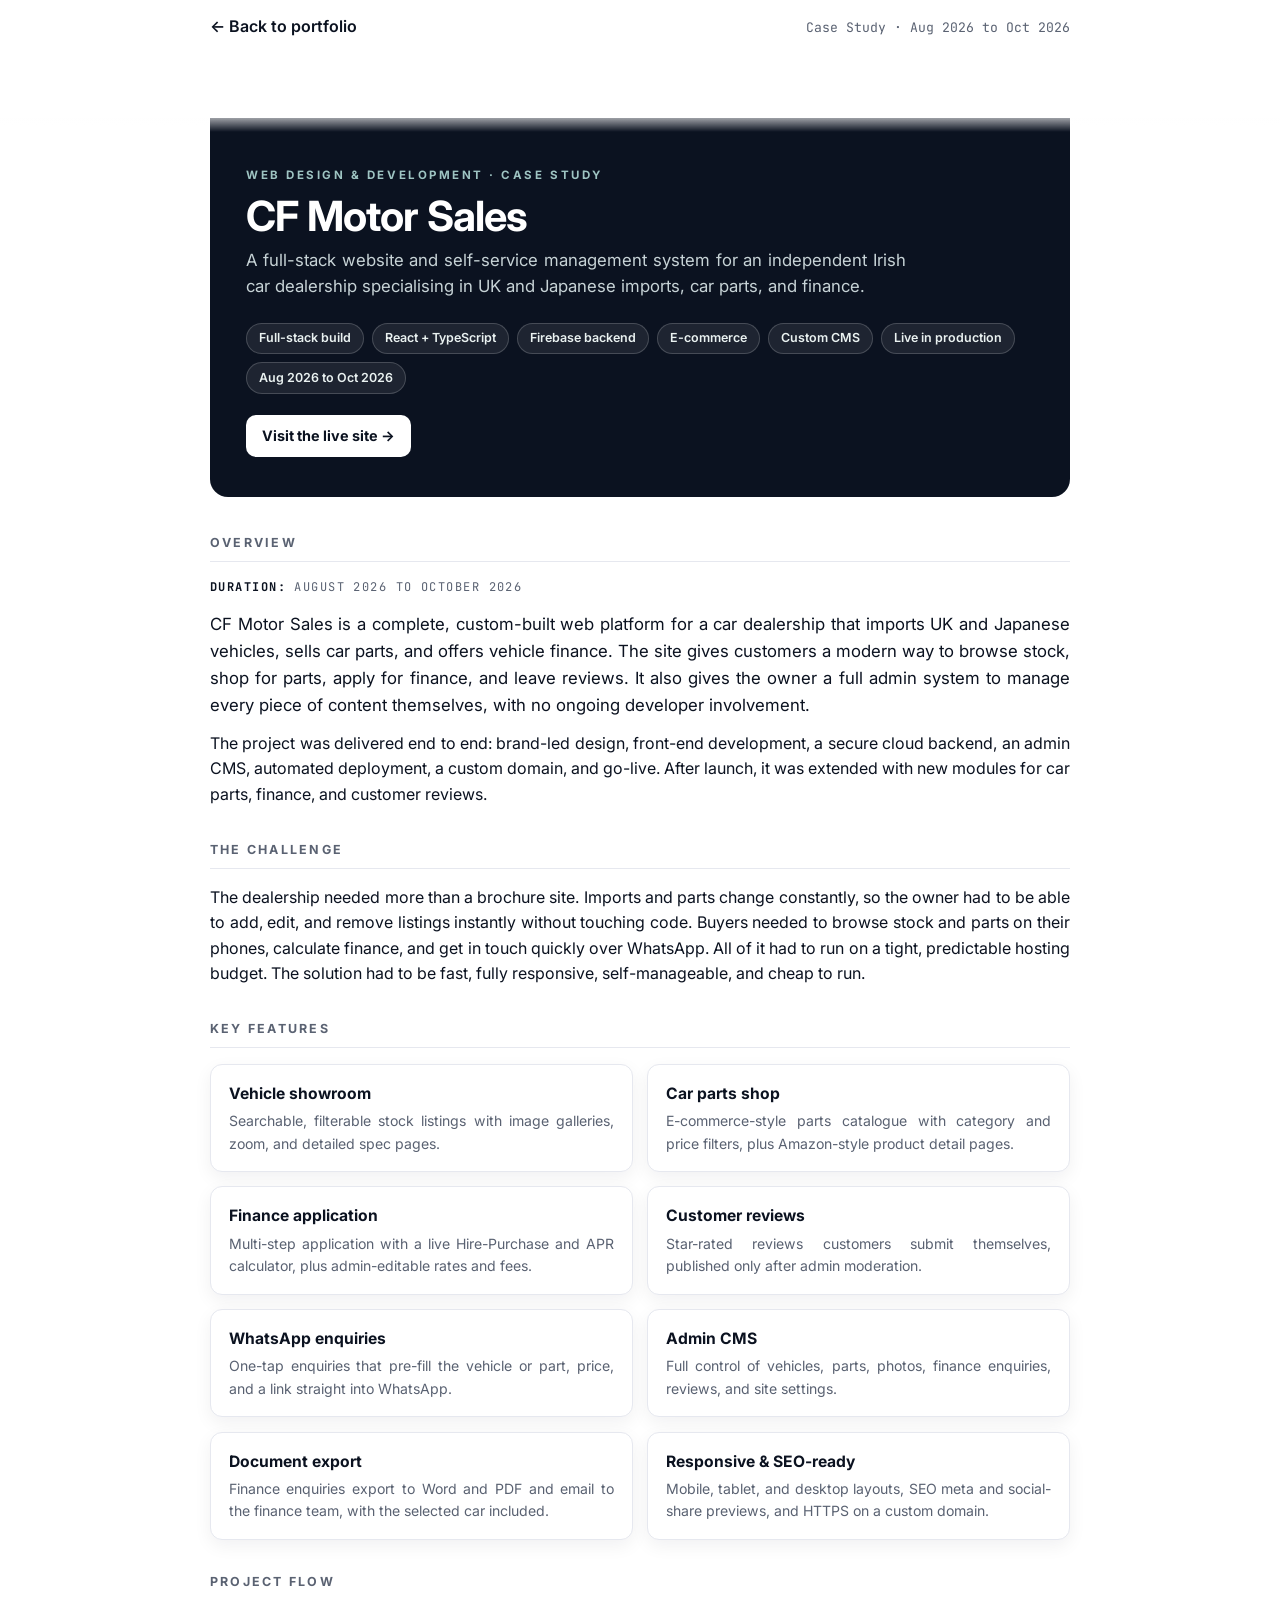
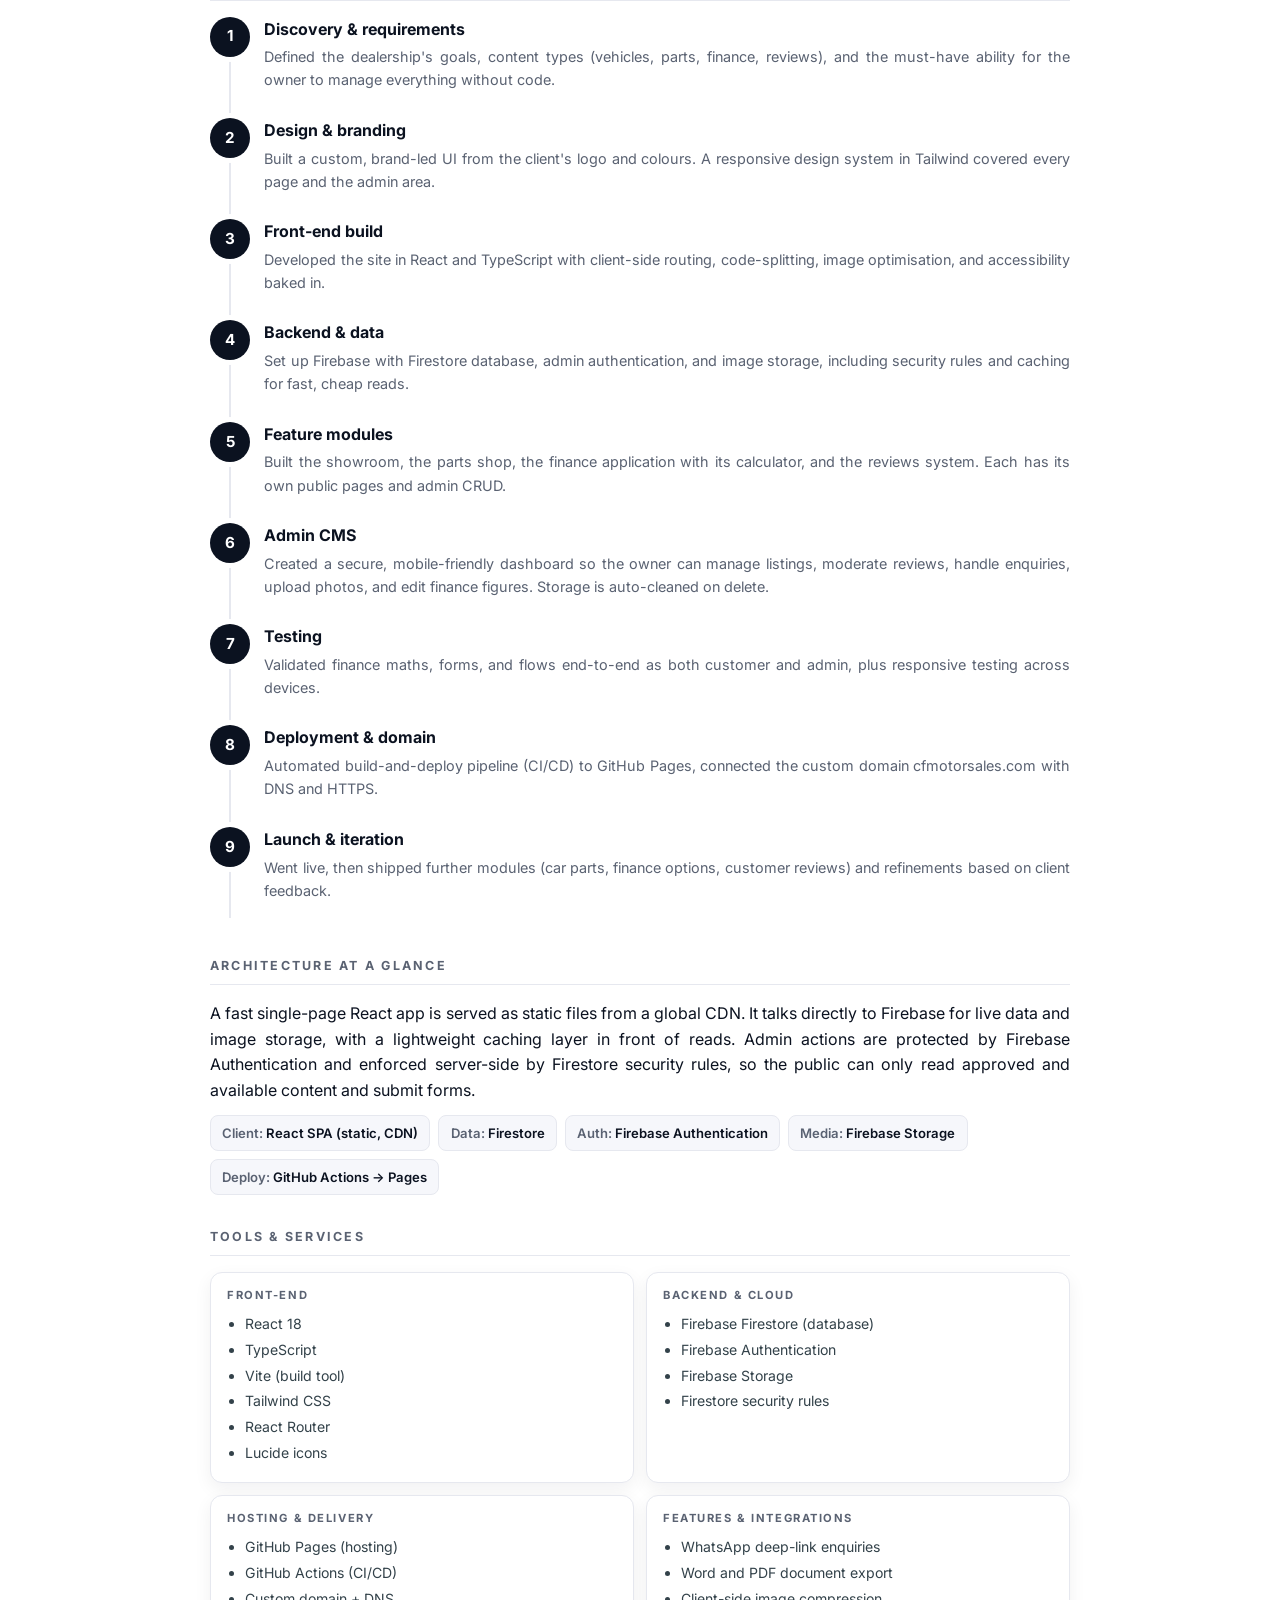
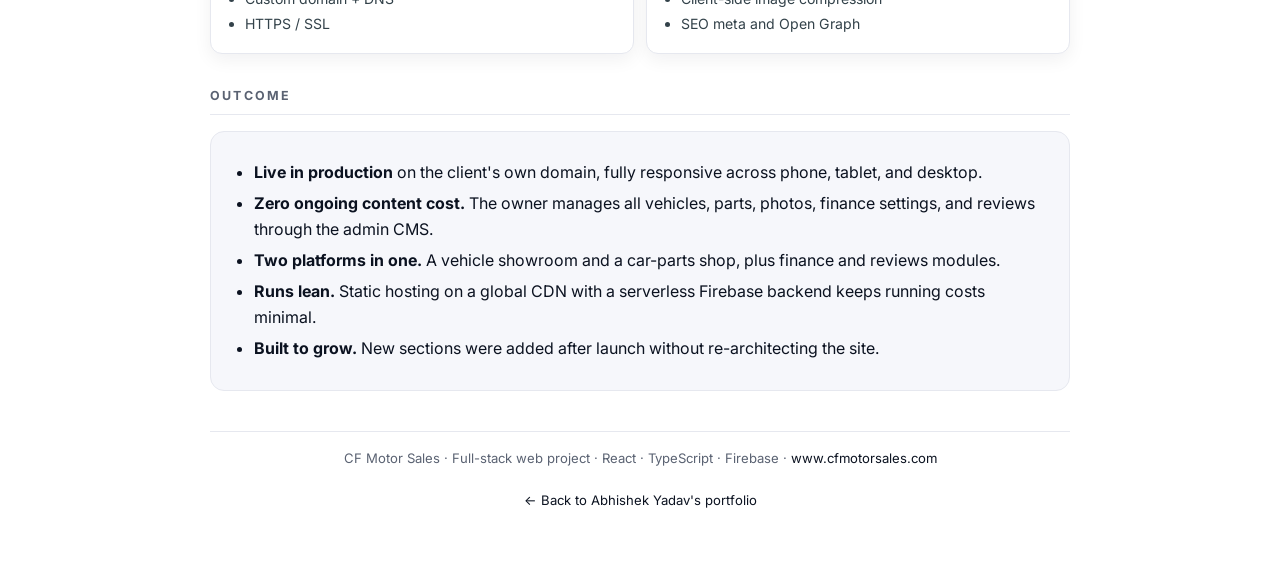
==== projects/cf-motor-sales.html @ a1b0f74c "Apply Apple Design review: bugs, craft, a11y Bugs - Fix dead reveal-on-scroll (added CSS for .in, pr" ====
<!doctype html>
<html lang="en">
<head>
  <meta charset="utf-8" />
  <meta name="viewport" content="width=device-width, initial-scale=1" />
  <title>CF Motor Sales · Case Study · Abhishek Yadav</title>
  <meta name="description" content="Full-stack website and self-service management system for an independent Irish car dealership. React, TypeScript, Firebase, GitHub Actions." />
  <meta name="theme-color" content="#ffffff" />
  <link rel="preconnect" href="https://fonts.googleapis.com">
  <link rel="preconnect" href="https://fonts.gstatic.com" crossorigin>
  <link rel="icon" href="data:image/svg+xml,%3Csvg xmlns='http://www.w3.org/2000/svg' viewBox='0 0 100 100'%3E%3Crect width='100' height='100' rx='22' fill='%230b1220'/%3E%3Ctext x='50' y='70' text-anchor='middle' font-family='-apple-system,BlinkMacSystemFont,Inter,sans-serif' font-weight='800' font-size='58' fill='white'%3EA%3C/text%3E%3C/svg%3E" />
  <meta property="og:type" content="article" />
  <meta property="og:title" content="CF Motor Sales · Case Study · Abhishek Yadav" />
  <meta property="og:description" content="Full-stack website and admin CMS for an Irish car dealership. React, TypeScript, Firebase." />
  <meta property="og:url" content="https://abhishekncirl.github.io/portfolio/projects/cf-motor-sales.html" />
  <meta name="twitter:card" content="summary_large_image" />
  <link href="https://fonts.googleapis.com/css2?family=Inter:wght@400;500;600;700;800&family=JetBrains+Mono:wght@400;600&display=swap" rel="stylesheet">
  <style>
    :root{
      --bg:#ffffff; --bg-soft:#f6f7fb; --card:#ffffff;
      --text:#0b1220; --muted:#5a6272;
      --line:#e6e8ef; --line-strong:#d4d7e0;
      --accent:#0b1220; --accent-soft:#eef1f8;
      --radius:14px;
      --shadow:0 6px 18px rgba(15,23,42,.06);
      --shadow-strong:0 12px 30px rgba(15,23,42,.08);
      --maxw:900px;
    }
    *{box-sizing:border-box;}
    body{
      margin:0;
      font-family:"Inter",-apple-system,BlinkMacSystemFont,"Segoe UI",Roboto,Helvetica,Arial,sans-serif;
      background:var(--bg); color:var(--text); line-height:1.6;
      -webkit-font-smoothing:antialiased; text-rendering:optimizeLegibility;
      -webkit-print-color-adjust:exact; print-color-adjust:exact;
    }
    a{color:var(--text); text-decoration:none;}
    a:hover{color:var(--muted);}

    .case-nav{
      position:sticky; top:0; z-index:30;
      background:rgba(255,255,255,.72);
      -webkit-backdrop-filter:saturate(180%) blur(14px);
      backdrop-filter:saturate(180%) blur(14px);
      padding:.9rem 1.25rem;
    }
    .case-nav::after{
      content:""; position:absolute; left:0; right:0; top:100%;
      height:14px; pointer-events:none;
      background:linear-gradient(180deg, rgba(255,255,255,.6), rgba(255,255,255,0));
    }
    html{scroll-behavior:smooth;}
    section[id], main[id]{scroll-margin-top:80px;}
    a:focus-visible, .back:focus-visible, .live:focus-visible{
      outline:2px solid var(--text); outline-offset:3px; border-radius:10px;
    }
    .skip{
      position:absolute; left:-9999px; top:auto;
      background:var(--text); color:#fff; padding:.6rem .9rem;
      border-radius:10px; font-weight:700; z-index:100;
    }
    .skip:focus-visible{ left:1rem; top:.6rem; outline:2px solid #fff; outline-offset:2px; }
    .back:active, .live:active{ transform:scale(.97); transition:transform 90ms ease-out; }
    @media (prefers-reduced-motion: reduce){
      html{scroll-behavior:auto;}
      *, *::before, *::after{
        animation-duration:0.01ms !important;
        transition-duration:0.01ms !important;
        scroll-behavior:auto !important;
      }
    }
    @media (prefers-reduced-transparency: reduce){
      .case-nav{ background:#fff; -webkit-backdrop-filter:none; backdrop-filter:none; border-bottom:1px solid var(--line); }
      .case-nav::after{ display:none; }
    }
    @media (prefers-color-scheme: dark){
      :root{
        --bg:#0b1220; --bg-soft:#111c36; --card:#111c36;
        --text:#e6ecff; --muted:#93a3c7;
        --line:#1e2a48; --line-strong:#2b3a5e;
        --accent:#e6ecff; --accent-soft:#111c36;
        --shadow:0 10px 30px rgba(0,0,0,.35);
        --shadow-strong:0 16px 40px rgba(0,0,0,.45);
      }
      body{ background:var(--bg); }
      .case-nav{ background:rgba(11,18,32,.72); }
      .case-nav::after{ background:linear-gradient(180deg, rgba(11,18,32,.55), rgba(11,18,32,0)); }
      .hero{ background:#000; }
      .live{ background:#fff; color:#0b1220; }
      .live:hover{ background:#e6ecff; color:#0b1220; }
      .skip{ background:#fff; color:#0b1220; }
      .flow .n{ background:#ffffff; color:#0b1220; box-shadow:0 0 0 5px var(--bg); }
      .outcome{ background:var(--bg-soft); border-color:var(--line); }
      .stackcard li{ color:var(--muted); }
    }
    .case-nav .wrap{
      max-width:var(--maxw); margin:0 auto;
      display:flex; align-items:center; justify-content:space-between; gap:1rem;
    }
    .back{
      display:inline-flex; align-items:center; gap:.4rem;
      font-weight:600; color:var(--text);
    }
    .back:hover{color:var(--muted);}
    .case-nav .meta{color:var(--muted); font-family:"JetBrains Mono",monospace; font-size:.82rem;}

    .wrap{max-width:var(--maxw); margin:0 auto; padding:0 1.25rem 4rem;}

    .hero{
      background:var(--text); color:#fff;
      border-radius:0 0 18px 18px;
      padding:3rem 2.25rem 2.5rem;
      margin-bottom:2.25rem;
    }
    .hero .kicker{
      font-size:.72rem; letter-spacing:.22em; text-transform:uppercase;
      color:#9ec4c2; font-weight:700;
    }
    .hero h1{
      margin:.6rem 0 .4rem;
      font-size:clamp(1.9rem, 4vw, 2.6rem); line-height:1.1;
      letter-spacing:-.02em;
    }
    .hero .sub{font-size:1.05rem; color:#c7d3d6; max-width:60ch;}
    .hero .meta{display:flex; flex-wrap:wrap; gap:.5rem; margin-top:1.4rem;}
    .chip{
      background:rgba(255,255,255,.08); color:#eaf2f1;
      border:1px solid rgba(255,255,255,.18);
      border-radius:999px; padding:.3rem .75rem;
      font-size:.78rem; font-weight:600;
    }
    .live{
      display:inline-flex; align-items:center; gap:.45rem;
      margin-top:1.3rem; background:#ffffff; color:#0b1220;
      font-weight:700; border-radius:10px;
      padding:.6rem 1rem; font-size:.9rem;
    }
    .live:hover{background:#f6f7fb; color:#0b1220;}

    section{margin:0 0 2rem;}
    h2{
      font-size:.78rem; letter-spacing:.18em; text-transform:uppercase;
      color:var(--muted); margin:0 0 1rem;
      padding-bottom:.5rem; border-bottom:1px solid var(--line);
    }
    p{margin:0 0 .75rem; text-align:justify; text-justify:inter-word; hyphens:auto;}
    .lead{font-size:1.05rem; color:var(--text);}
    .duration{
      margin:0 0 .9rem; font-size:.75rem; letter-spacing:.12em; text-transform:uppercase;
      color:var(--muted); font-family:"JetBrains Mono",monospace;
    }
    .duration b{color:var(--text);}

    .grid2{display:grid; grid-template-columns:1fr 1fr; gap:.9rem;}
    @media(max-width:640px){ .grid2{grid-template-columns:1fr;} .hero{padding:2.25rem 1.4rem;} }

    .feat{
      background:var(--card); border:1px solid var(--line);
      border-radius:12px; padding:1rem 1.1rem;
      box-shadow:var(--shadow);
    }
    .feat h3{margin:0 0 .25rem; font-size:.98rem; color:var(--text);}
    .feat p{margin:0; font-size:.88rem; color:var(--muted);}

    .flow{list-style:none; margin:0; padding:0; position:relative;}
    .flow::before{
      content:""; position:absolute; left:19px; top:6px; bottom:6px;
      width:2px; background:var(--line);
    }
    .flow li{position:relative; padding:0 0 1.4rem 3.4rem;}
    .flow .n{
      position:absolute; left:0; top:0; width:40px; height:40px;
      border-radius:50%; background:var(--text); color:#fff;
      display:flex; align-items:center; justify-content:center;
      font-weight:700; font-size:.95rem;
      box-shadow:0 0 0 5px var(--bg);
    }
    .flow h3{margin:.25rem 0 .2rem; font-size:1rem; color:var(--text);}
    .flow p{margin:0; font-size:.9rem; color:var(--muted);}

    .stack{display:grid; grid-template-columns:1fr 1fr; gap:.75rem;}
    @media(max-width:640px){ .stack{grid-template-columns:1fr;} }
    .stackcard{
      background:var(--card); border:1px solid var(--line);
      border-radius:12px; padding:.9rem 1rem;
      box-shadow:var(--shadow);
    }
    .stackcard .lbl{
      font-size:.7rem; letter-spacing:.14em; text-transform:uppercase;
      color:var(--muted); font-weight:700;
    }
    .stackcard ul{margin:.5rem 0 0; padding-left:1.1rem;}
    .stackcard li{font-size:.88rem; margin:.2rem 0; color:#33424a;}

    .pills{display:flex; flex-wrap:wrap; gap:.5rem;}
    .pill{
      background:var(--bg-soft); border:1px solid var(--line);
      border-radius:8px; padding:.4rem .7rem;
      font-size:.82rem; font-weight:600; color:var(--text);
    }
    .pill b{color:var(--muted); font-weight:600;}

    .outcome{
      background:var(--bg-soft); border:1px solid var(--line);
      border-radius:14px; padding:1.4rem 1.5rem;
    }
    .outcome ul{margin:0; padding-left:1.2rem;}
    .outcome li{margin:.35rem 0; color:var(--text);}

    footer{
      margin-top:2.5rem; padding-top:1rem;
      border-top:1px solid var(--line);
      font-size:.82rem; color:var(--muted); text-align:center;
    }
    footer a{color:var(--text);}

    @media print{
      body{background:#fff;}
      .case-nav{display:none;}
      .hero{border-radius:0;}
      @page{margin:12mm;}
    }
  </style>
</head>
<body>

<a class="skip" href="#top-content">Skip to content</a>

<nav class="case-nav">
  <div class="wrap">
    <a class="back" href="../index.html#projects">← Back to portfolio</a>
    <span class="meta">Case Study · Aug 2026 to Oct 2026</span>
  </div>
</nav>

<div class="wrap" id="top-content">

  <div class="hero">
    <div class="kicker">Web Design &amp; Development · Case Study</div>
    <h1>CF Motor Sales</h1>
    <p class="sub">A full-stack website and self-service management system for an independent Irish car dealership specialising in UK and Japanese imports, car parts, and finance.</p>
    <div class="meta">
      <span class="chip">Full-stack build</span>
      <span class="chip">React + TypeScript</span>
      <span class="chip">Firebase backend</span>
      <span class="chip">E-commerce</span>
      <span class="chip">Custom CMS</span>
      <span class="chip">Live in production</span>
      <span class="chip">Aug 2026 to Oct 2026</span>
    </div>
    <div><a class="live" href="https://www.cfmotorsales.com" target="_blank" rel="noopener">Visit the live site →</a></div>
  </div>

  <section>
    <h2>Overview</h2>
    <p class="duration"><b>Duration:</b> August 2026 to October 2026</p>
    <p class="lead">CF Motor Sales is a complete, custom-built web platform for a car dealership that imports UK and Japanese vehicles, sells car parts, and offers vehicle finance. The site gives customers a modern way to browse stock, shop for parts, apply for finance, and leave reviews. It also gives the owner a full admin system to manage every piece of content themselves, with no ongoing developer involvement.</p>
    <p>The project was delivered end to end: brand-led design, front-end development, a secure cloud backend, an admin CMS, automated deployment, a custom domain, and go-live. After launch, it was extended with new modules for car parts, finance, and customer reviews.</p>
  </section>

  <section>
    <h2>The challenge</h2>
    <p>The dealership needed more than a brochure site. Imports and parts change constantly, so the owner had to be able to add, edit, and remove listings instantly without touching code. Buyers needed to browse stock and parts on their phones, calculate finance, and get in touch quickly over WhatsApp. All of it had to run on a tight, predictable hosting budget. The solution had to be fast, fully responsive, self-manageable, and cheap to run.</p>
  </section>

  <section>
    <h2>Key features</h2>
    <div class="grid2">
      <div class="feat"><h3>Vehicle showroom</h3><p>Searchable, filterable stock listings with image galleries, zoom, and detailed spec pages.</p></div>
      <div class="feat"><h3>Car parts shop</h3><p>E-commerce-style parts catalogue with category and price filters, plus Amazon-style product detail pages.</p></div>
      <div class="feat"><h3>Finance application</h3><p>Multi-step application with a live Hire-Purchase and APR calculator, plus admin-editable rates and fees.</p></div>
      <div class="feat"><h3>Customer reviews</h3><p>Star-rated reviews customers submit themselves, published only after admin moderation.</p></div>
      <div class="feat"><h3>WhatsApp enquiries</h3><p>One-tap enquiries that pre-fill the vehicle or part, price, and a link straight into WhatsApp.</p></div>
      <div class="feat"><h3>Admin CMS</h3><p>Full control of vehicles, parts, photos, finance enquiries, reviews, and site settings.</p></div>
      <div class="feat"><h3>Document export</h3><p>Finance enquiries export to Word and PDF and email to the finance team, with the selected car included.</p></div>
      <div class="feat"><h3>Responsive &amp; SEO-ready</h3><p>Mobile, tablet, and desktop layouts, SEO meta and social-share previews, and HTTPS on a custom domain.</p></div>
    </div>
  </section>

  <section>
    <h2>Project flow</h2>
    <ol class="flow">
      <li><span class="n">1</span><h3>Discovery &amp; requirements</h3><p>Defined the dealership's goals, content types (vehicles, parts, finance, reviews), and the must-have ability for the owner to manage everything without code.</p></li>
      <li><span class="n">2</span><h3>Design &amp; branding</h3><p>Built a custom, brand-led UI from the client's logo and colours. A responsive design system in Tailwind covered every page and the admin area.</p></li>
      <li><span class="n">3</span><h3>Front-end build</h3><p>Developed the site in React and TypeScript with client-side routing, code-splitting, image optimisation, and accessibility baked in.</p></li>
      <li><span class="n">4</span><h3>Backend &amp; data</h3><p>Set up Firebase with Firestore database, admin authentication, and image storage, including security rules and caching for fast, cheap reads.</p></li>
      <li><span class="n">5</span><h3>Feature modules</h3><p>Built the showroom, the parts shop, the finance application with its calculator, and the reviews system. Each has its own public pages and admin CRUD.</p></li>
      <li><span class="n">6</span><h3>Admin CMS</h3><p>Created a secure, mobile-friendly dashboard so the owner can manage listings, moderate reviews, handle enquiries, upload photos, and edit finance figures. Storage is auto-cleaned on delete.</p></li>
      <li><span class="n">7</span><h3>Testing</h3><p>Validated finance maths, forms, and flows end-to-end as both customer and admin, plus responsive testing across devices.</p></li>
      <li><span class="n">8</span><h3>Deployment &amp; domain</h3><p>Automated build-and-deploy pipeline (CI/CD) to GitHub Pages, connected the custom domain cfmotorsales.com with DNS and HTTPS.</p></li>
      <li><span class="n">9</span><h3>Launch &amp; iteration</h3><p>Went live, then shipped further modules (car parts, finance options, customer reviews) and refinements based on client feedback.</p></li>
    </ol>
  </section>

  <section>
    <h2>Architecture at a glance</h2>
    <p>A fast single-page React app is served as static files from a global CDN. It talks directly to Firebase for live data and image storage, with a lightweight caching layer in front of reads. Admin actions are protected by Firebase Authentication and enforced server-side by Firestore security rules, so the public can only read approved and available content and submit forms.</p>
    <div class="pills">
      <span class="pill"><b>Client:</b> React SPA (static, CDN)</span>
      <span class="pill"><b>Data:</b> Firestore</span>
      <span class="pill"><b>Auth:</b> Firebase Authentication</span>
      <span class="pill"><b>Media:</b> Firebase Storage</span>
      <span class="pill"><b>Deploy:</b> GitHub Actions → Pages</span>
    </div>
  </section>

  <section>
    <h2>Tools &amp; services</h2>
    <div class="stack">
      <div class="stackcard">
        <div class="lbl">Front-end</div>
        <ul>
          <li>React 18</li>
          <li>TypeScript</li>
          <li>Vite (build tool)</li>
          <li>Tailwind CSS</li>
          <li>React Router</li>
          <li>Lucide icons</li>
        </ul>
      </div>
      <div class="stackcard">
        <div class="lbl">Backend &amp; cloud</div>
        <ul>
          <li>Firebase Firestore (database)</li>
          <li>Firebase Authentication</li>
          <li>Firebase Storage</li>
          <li>Firestore security rules</li>
        </ul>
      </div>
      <div class="stackcard">
        <div class="lbl">Hosting &amp; delivery</div>
        <ul>
          <li>GitHub Pages (hosting)</li>
          <li>GitHub Actions (CI/CD)</li>
          <li>Custom domain + DNS</li>
          <li>HTTPS / SSL</li>
        </ul>
      </div>
      <div class="stackcard">
        <div class="lbl">Features &amp; integrations</div>
        <ul>
          <li>WhatsApp deep-link enquiries</li>
          <li>Word and PDF document export</li>
          <li>Client-side image compression</li>
          <li>SEO meta and Open Graph</li>
        </ul>
      </div>
    </div>
  </section>

  <section>
    <h2>Outcome</h2>
    <div class="outcome">
      <ul>
        <li><b>Live in production</b> on the client's own domain, fully responsive across phone, tablet, and desktop.</li>
        <li><b>Zero ongoing content cost.</b> The owner manages all vehicles, parts, photos, finance settings, and reviews through the admin CMS.</li>
        <li><b>Two platforms in one.</b> A vehicle showroom and a car-parts shop, plus finance and reviews modules.</li>
        <li><b>Runs lean.</b> Static hosting on a global CDN with a serverless Firebase backend keeps running costs minimal.</li>
        <li><b>Built to grow.</b> New sections were added after launch without re-architecting the site.</li>
      </ul>
    </div>
  </section>

  <footer>
    CF Motor Sales · Full-stack web project · React · TypeScript · Firebase · <a href="https://www.cfmotorsales.com" target="_blank" rel="noopener">www.cfmotorsales.com</a>
    <br/><br/>
    <a href="../index.html#projects">← Back to Abhishek Yadav's portfolio</a>
  </footer>
</div>

</body>
</html>
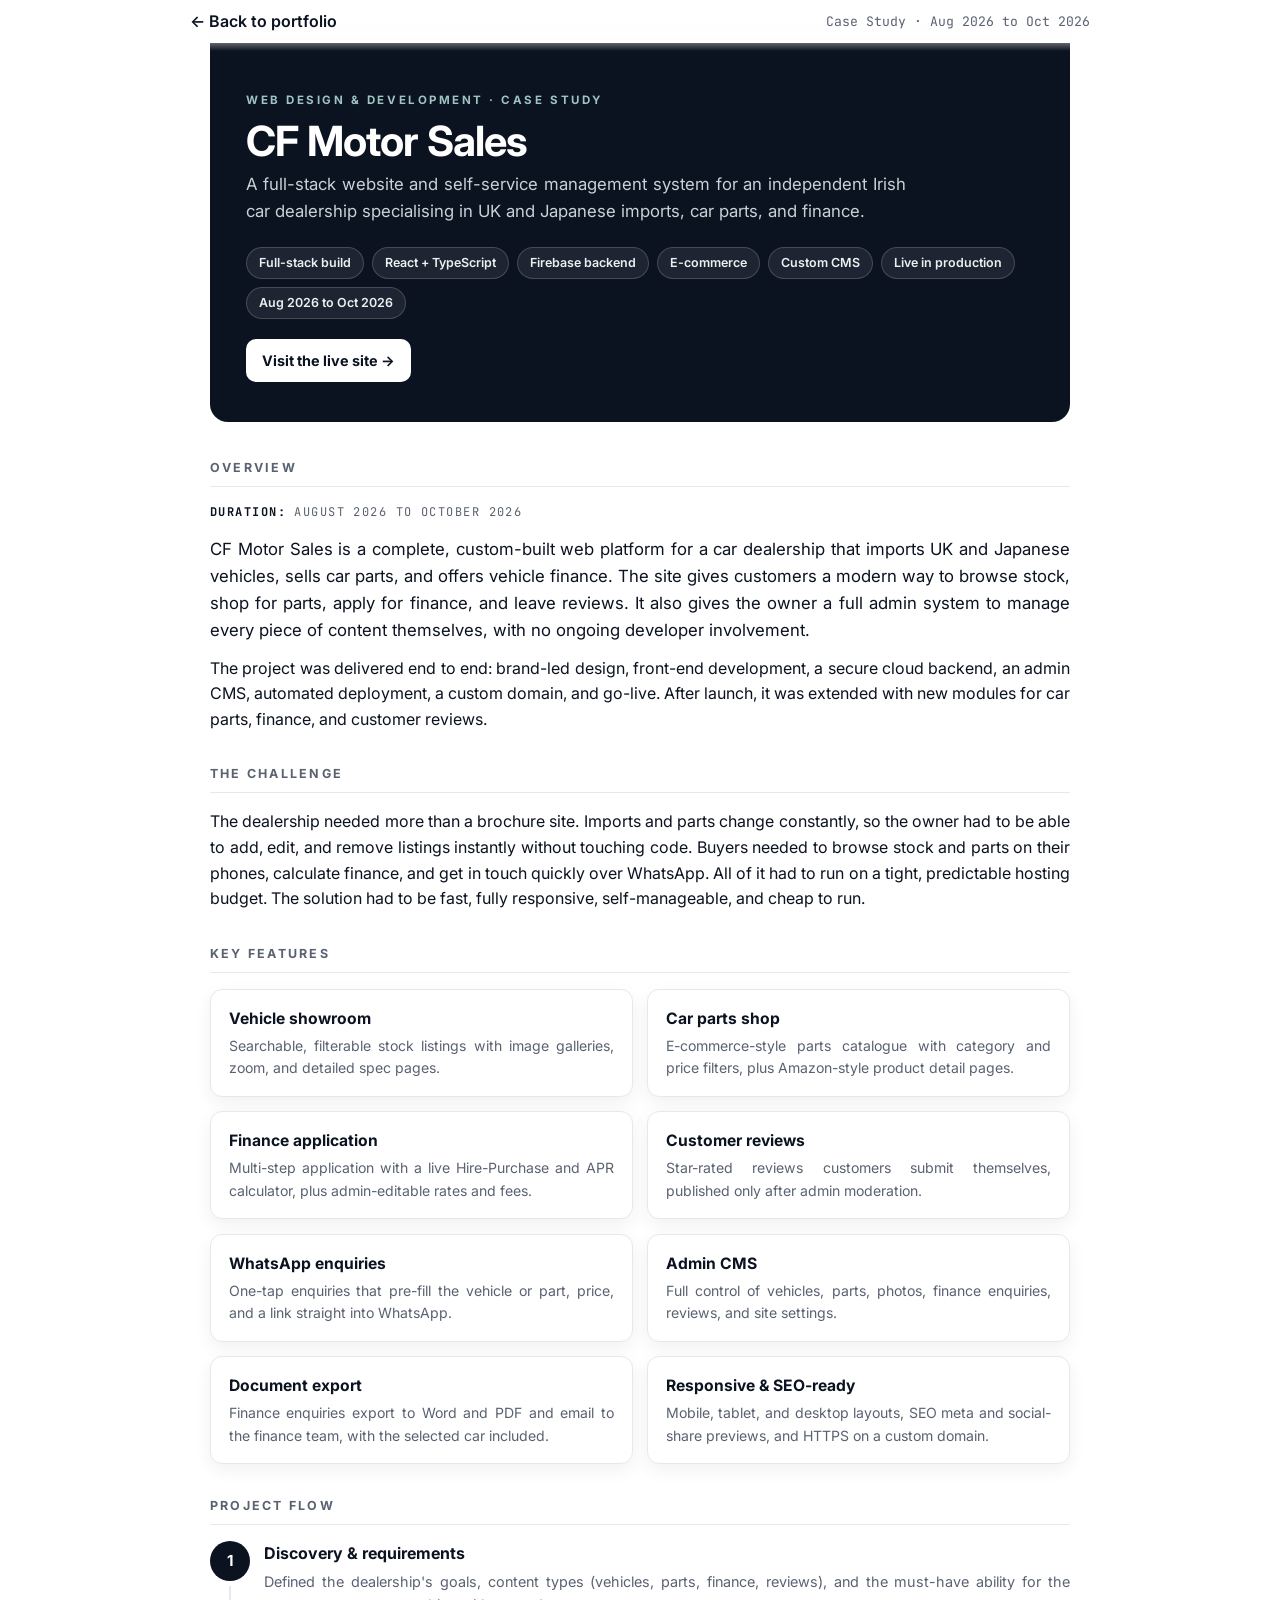
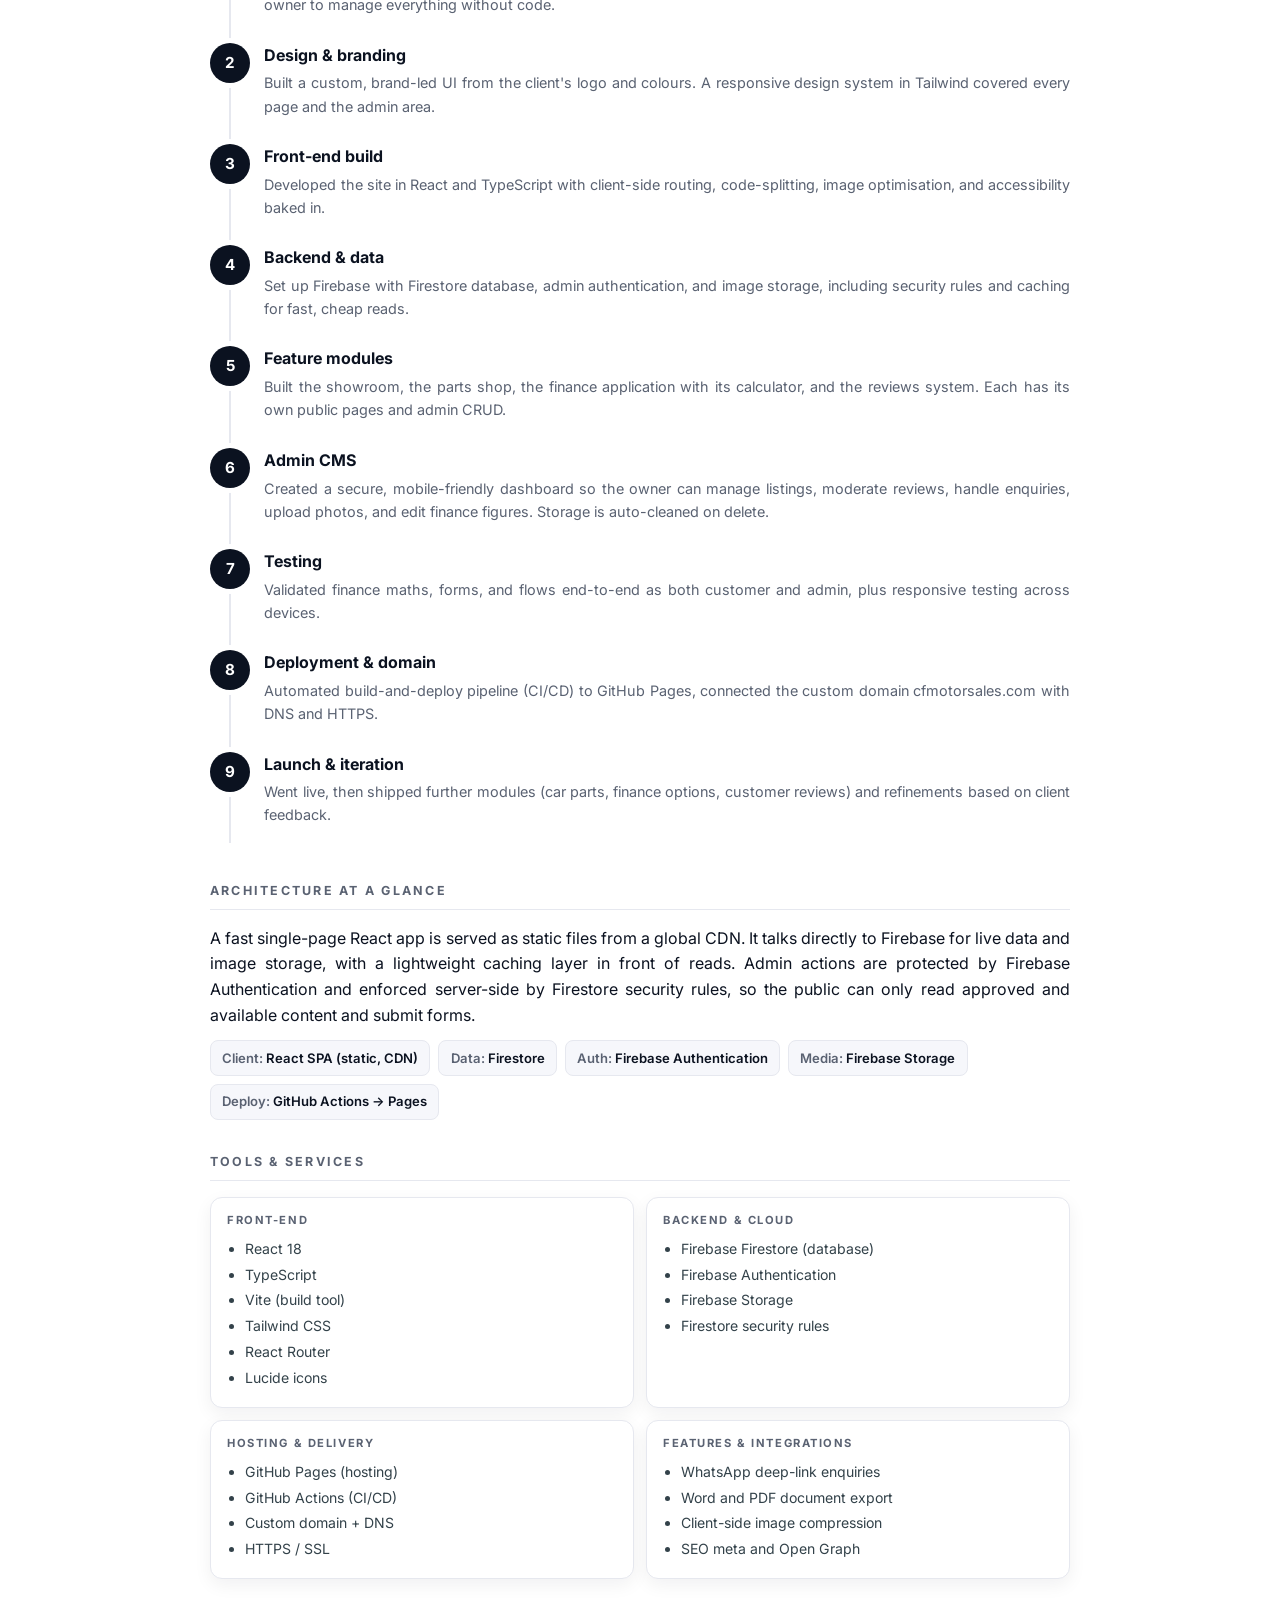
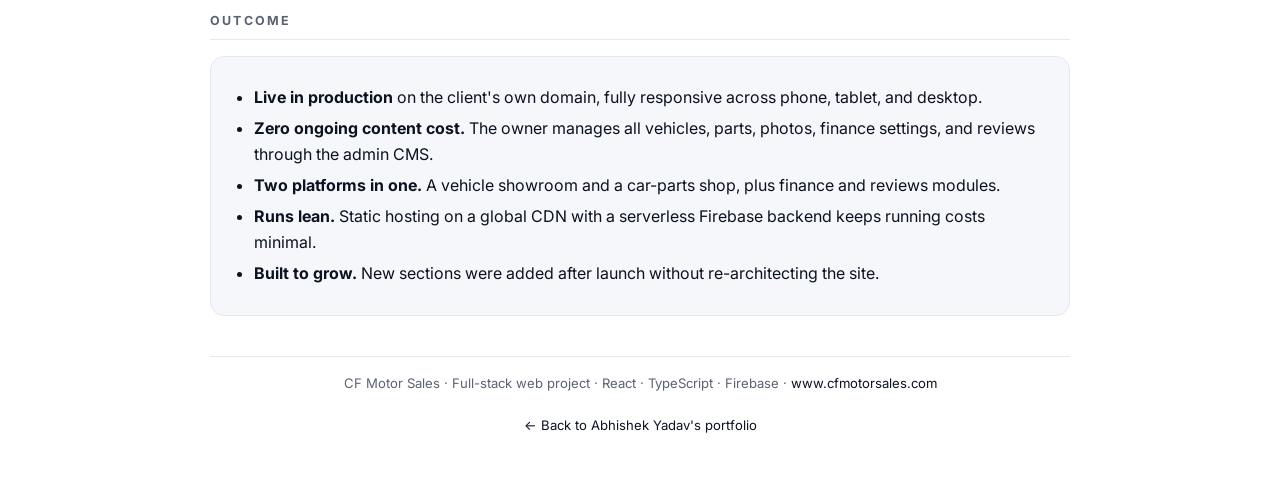
==== commit b6ea7297: "Case study: shrink header + animate project-flow number badges Header - Fix padding bug: inner .wrap" ====
--- a/projects/cf-motor-sales.html
+++ b/projects/cf-motor-sales.html
@@ -9,6 +9,7 @@
   <link rel="preconnect" href="https://fonts.googleapis.com">
   <link rel="preconnect" href="https://fonts.gstatic.com" crossorigin>
   <link rel="icon" href="data:image/svg+xml,%3Csvg xmlns='http://www.w3.org/2000/svg' viewBox='0 0 100 100'%3E%3Crect width='100' height='100' rx='22' fill='%230b1220'/%3E%3Ctext x='50' y='70' text-anchor='middle' font-family='-apple-system,BlinkMacSystemFont,Inter,sans-serif' font-weight='800' font-size='58' fill='white'%3EA%3C/text%3E%3C/svg%3E" />
+  <meta name="color-scheme" content="light only" />
   <meta property="og:type" content="article" />
   <meta property="og:title" content="CF Motor Sales · Case Study · Abhishek Yadav" />
   <meta property="og:description" content="Full-stack website and admin CMS for an Irish car dealership. React, TypeScript, Firebase." />
@@ -25,6 +26,7 @@
       --shadow:0 6px 18px rgba(15,23,42,.06);
       --shadow-strong:0 12px 30px rgba(15,23,42,.08);
       --maxw:900px;
+      --ease-out-expo: cubic-bezier(0.19, 1, 0.22, 1);
     }
     *{box-sizing:border-box;}
     body{
@@ -39,15 +41,17 @@
 
     .case-nav{
       position:sticky; top:0; z-index:30;
-      background:rgba(255,255,255,.72);
+      background:rgba(255,255,255,.75);
       -webkit-backdrop-filter:saturate(180%) blur(14px);
       backdrop-filter:saturate(180%) blur(14px);
-      padding:.9rem 1.25rem;
-    }
+      padding:.55rem 1.25rem;
+    }
+    .case-nav .wrap{ padding:0; max-width:var(--maxw); margin:0 auto;
+      display:flex; align-items:center; justify-content:space-between; gap:1rem; }
     .case-nav::after{
       content:""; position:absolute; left:0; right:0; top:100%;
-      height:14px; pointer-events:none;
-      background:linear-gradient(180deg, rgba(255,255,255,.6), rgba(255,255,255,0));
+      height:8px; pointer-events:none;
+      background:linear-gradient(180deg, rgba(255,255,255,.35), rgba(255,255,255,0));
     }
     html{scroll-behavior:smooth;}
     section[id], main[id]{scroll-margin-top:80px;}
@@ -73,30 +77,7 @@
       .case-nav{ background:#fff; -webkit-backdrop-filter:none; backdrop-filter:none; border-bottom:1px solid var(--line); }
       .case-nav::after{ display:none; }
     }
-    @media (prefers-color-scheme: dark){
-      :root{
-        --bg:#0b1220; --bg-soft:#111c36; --card:#111c36;
-        --text:#e6ecff; --muted:#93a3c7;
-        --line:#1e2a48; --line-strong:#2b3a5e;
-        --accent:#e6ecff; --accent-soft:#111c36;
-        --shadow:0 10px 30px rgba(0,0,0,.35);
-        --shadow-strong:0 16px 40px rgba(0,0,0,.45);
-      }
-      body{ background:var(--bg); }
-      .case-nav{ background:rgba(11,18,32,.72); }
-      .case-nav::after{ background:linear-gradient(180deg, rgba(11,18,32,.55), rgba(11,18,32,0)); }
-      .hero{ background:#000; }
-      .live{ background:#fff; color:#0b1220; }
-      .live:hover{ background:#e6ecff; color:#0b1220; }
-      .skip{ background:#fff; color:#0b1220; }
-      .flow .n{ background:#ffffff; color:#0b1220; box-shadow:0 0 0 5px var(--bg); }
-      .outcome{ background:var(--bg-soft); border-color:var(--line); }
-      .stackcard li{ color:var(--muted); }
-    }
-    .case-nav .wrap{
-      max-width:var(--maxw); margin:0 auto;
-      display:flex; align-items:center; justify-content:space-between; gap:1rem;
-    }
+    /* Light theme only. No prefers-color-scheme dark override. */
     .back{
       display:inline-flex; align-items:center; gap:.4rem;
       font-weight:600; color:var(--text);
@@ -168,15 +149,53 @@
       width:2px; background:var(--line);
     }
     .flow li{position:relative; padding:0 0 1.4rem 3.4rem;}
+
+    /* Motion number widget */
     .flow .n{
       position:absolute; left:0; top:0; width:40px; height:40px;
-      border-radius:50%; background:var(--text); color:#fff;
+      border-radius:50%;
+      background:var(--text); color:#fff;
       display:flex; align-items:center; justify-content:center;
       font-weight:700; font-size:.95rem;
-      box-shadow:0 0 0 5px var(--bg);
-    }
+      box-shadow:0 0 0 5px var(--bg), 0 2px 6px rgba(11,18,32,0);
+      transform:scale(0.55) rotate(-30deg);
+      opacity:0;
+      transition:
+        transform 620ms var(--ease-out-expo),
+        opacity 420ms ease,
+        box-shadow 240ms ease,
+        background 240ms ease;
+      will-change: transform;
+    }
+    .flow li.in .n{
+      transform:scale(1) rotate(0);
+      opacity:1;
+    }
+    .flow .n:hover{
+      transform:scale(1.12) rotate(0);
+      box-shadow:0 0 0 5px var(--bg), 0 0 0 10px rgba(11,18,32,0.08), 0 8px 20px rgba(11,18,32,0.18);
+    }
+    .flow li.in:hover::before{ opacity:1; }
+    /* Ping ripple when the number appears */
+    .flow .n::after{
+      content:""; position:absolute; inset:-5px; border-radius:50%;
+      border:2px solid var(--text); opacity:0;
+    }
+    .flow li.in .n::after{
+      animation: nPing 900ms var(--ease-out-expo) 120ms both;
+    }
+    @keyframes nPing{
+      0%   { transform:scale(0.9); opacity:0.55; }
+      100% { transform:scale(1.9); opacity:0; }
+    }
+
     .flow h3{margin:.25rem 0 .2rem; font-size:1rem; color:var(--text);}
     .flow p{margin:0; font-size:.9rem; color:var(--muted);}
+
+    @media (prefers-reduced-motion: reduce){
+      .flow .n{ transform:none; opacity:1; transition:none; }
+      .flow .n::after{ display:none; }
+    }
 
     .stack{display:grid; grid-template-columns:1fr 1fr; gap:.75rem;}
     @media(max-width:640px){ .stack{grid-template-columns:1fr;} }
@@ -368,5 +387,22 @@
   </footer>
 </div>
 
+<script>
+  (function(){
+    var reduce = window.matchMedia && window.matchMedia('(prefers-reduced-motion: reduce)').matches;
+    var items = document.querySelectorAll('.flow li');
+    if (reduce || !('IntersectionObserver' in window)) {
+      items.forEach(function(li){ li.classList.add('in'); });
+      return;
+    }
+    var io = new IntersectionObserver(function(entries){
+      entries.forEach(function(e){
+        if (e.isIntersecting) { e.target.classList.add('in'); io.unobserve(e.target); }
+      });
+    }, { threshold: 0.3 });
+    items.forEach(function(li){ io.observe(li); });
+  })();
+</script>
+
 </body>
 </html>
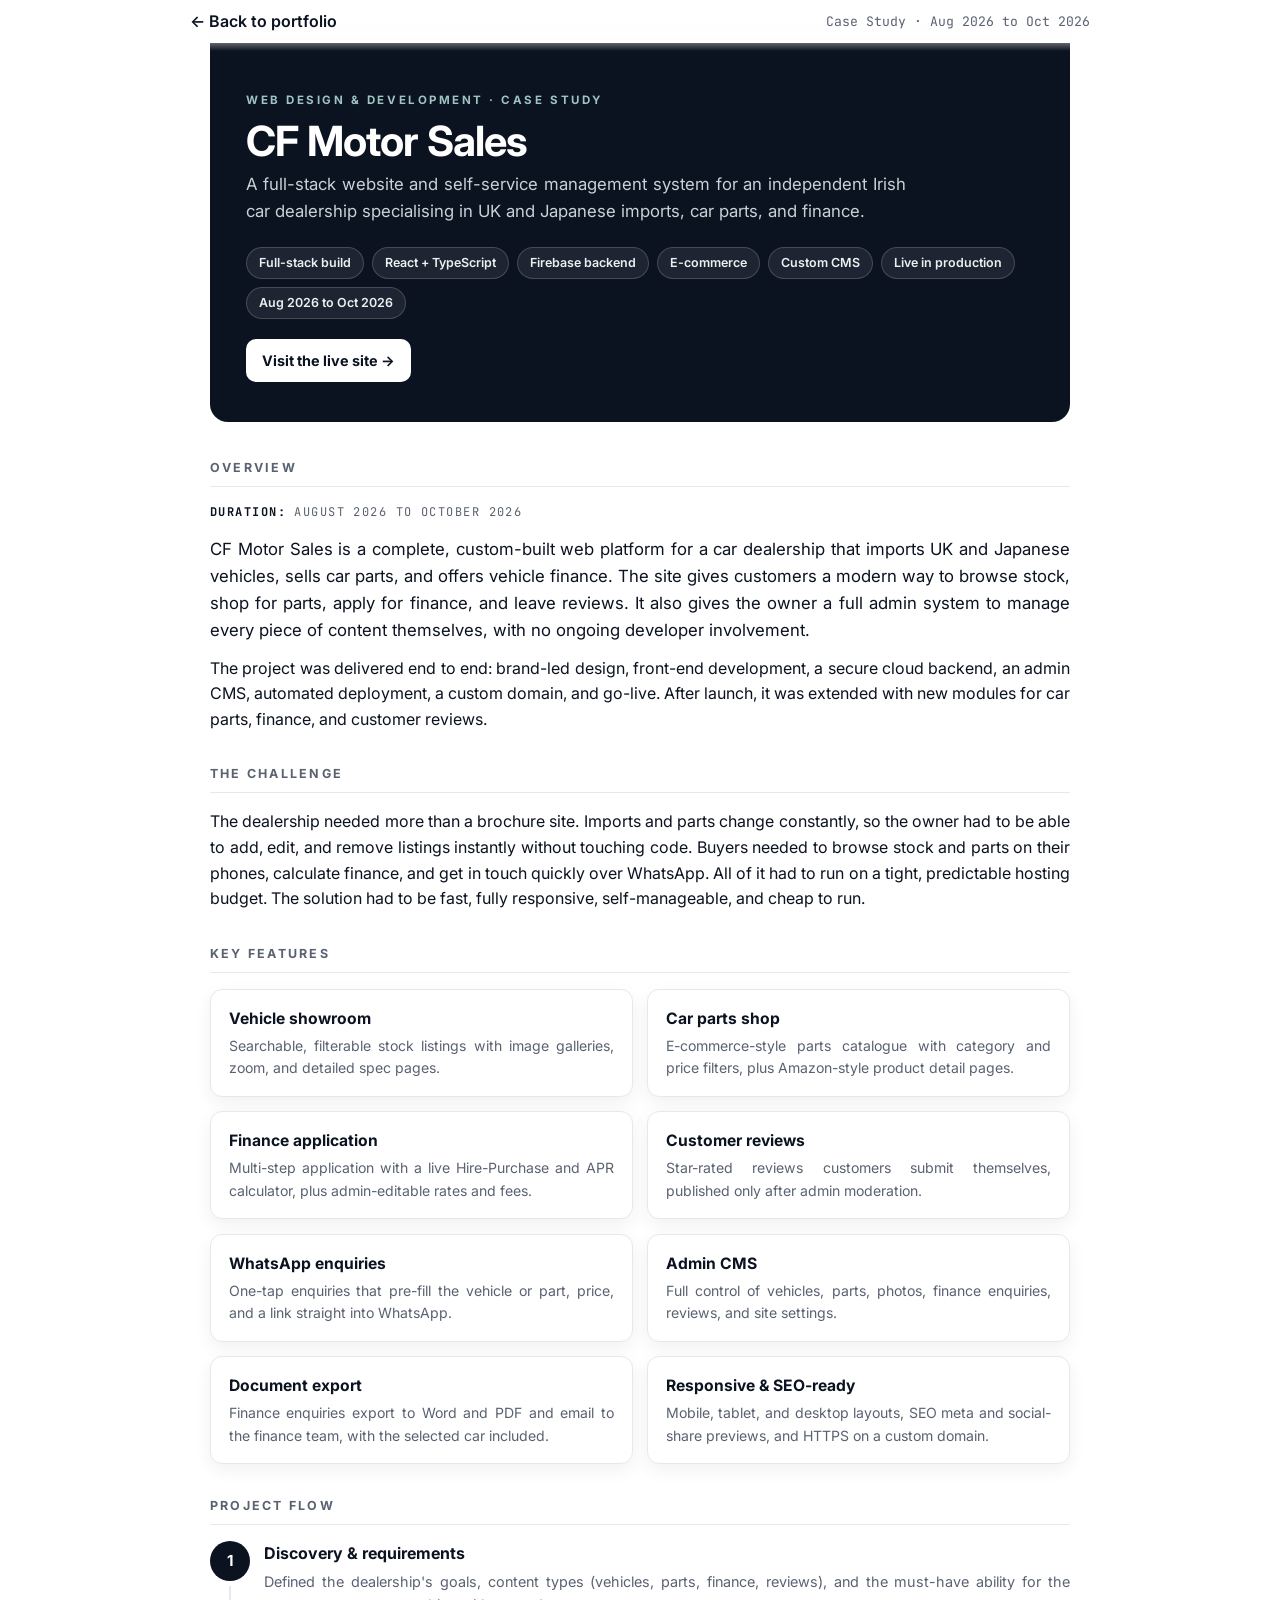
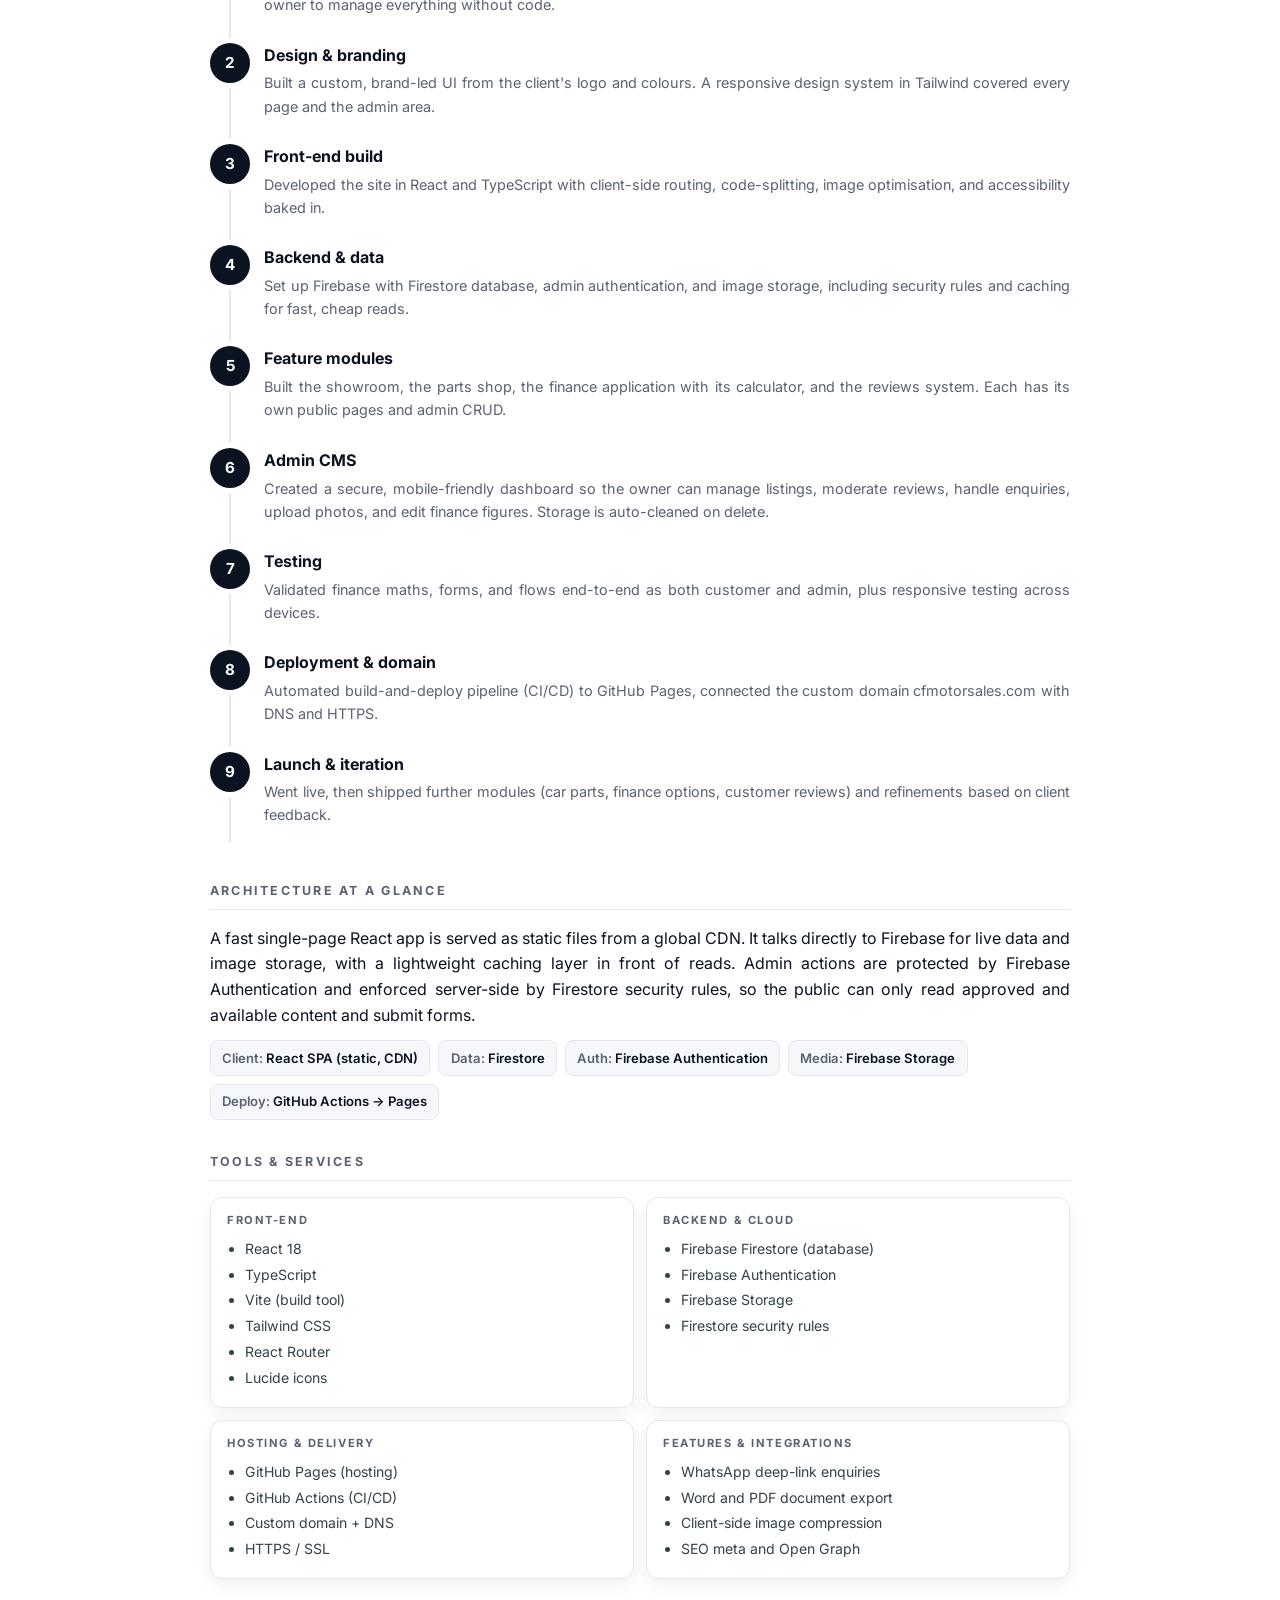
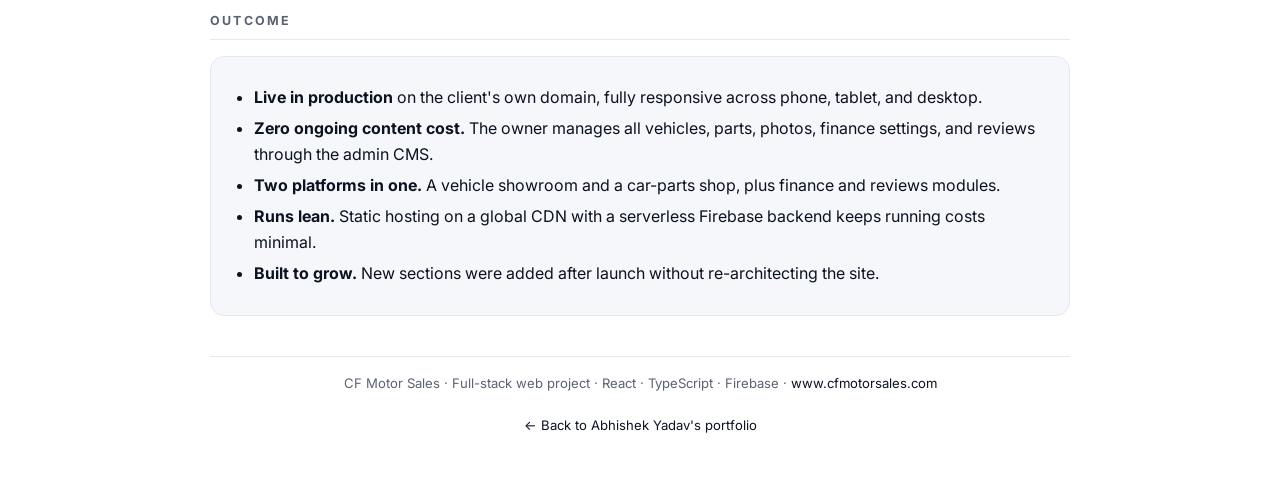
==== commit 3fdf4904: "Case study: scroll-driven green progress on project-flow timeline - Connector line is now a gradient" ====
--- a/projects/cf-motor-sales.html
+++ b/projects/cf-motor-sales.html
@@ -27,6 +27,8 @@
       --shadow-strong:0 12px 30px rgba(15,23,42,.08);
       --maxw:900px;
       --ease-out-expo: cubic-bezier(0.19, 1, 0.22, 1);
+      --active:#16a34a;
+      --active-soft:#22c55e;
     }
     *{box-sizing:border-box;}
     body{
@@ -146,7 +148,13 @@
     .flow{list-style:none; margin:0; padding:0; position:relative;}
     .flow::before{
       content:""; position:absolute; left:19px; top:6px; bottom:6px;
-      width:2px; background:var(--line);
+      width:2px; border-radius:2px;
+      background:linear-gradient(180deg,
+        var(--active-soft) 0%,
+        var(--active-soft) calc(var(--progress, 0) * 100%),
+        var(--line) calc(var(--progress, 0) * 100%),
+        var(--line) 100%);
+      transition: background 160ms linear;
     }
     .flow li{position:relative; padding:0 0 1.4rem 3.4rem;}
 
@@ -175,25 +183,43 @@
       transform:scale(1.12) rotate(0);
       box-shadow:0 0 0 5px var(--bg), 0 0 0 10px rgba(11,18,32,0.08), 0 8px 20px rgba(11,18,32,0.18);
     }
-    .flow li.in:hover::before{ opacity:1; }
+    /* Scroll-driven: numbers past the viewport trigger line turn green */
+    .flow li.active .n{
+      background:var(--active);
+      color:#ffffff;
+      box-shadow:
+        0 0 0 5px var(--bg),
+        0 0 0 10px rgba(34,197,94,0.14),
+        0 8px 22px rgba(22,163,74,0.30);
+    }
+    .flow li.active .n:hover{
+      background:#15803d;
+      box-shadow:
+        0 0 0 5px var(--bg),
+        0 0 0 12px rgba(34,197,94,0.18),
+        0 10px 26px rgba(22,163,74,0.40);
+    }
+    .flow li.active h3{ color:var(--active); transition: color 320ms ease; }
+
     /* Ping ripple when the number appears */
     .flow .n::after{
       content:""; position:absolute; inset:-5px; border-radius:50%;
-      border:2px solid var(--text); opacity:0;
+      border:2px solid currentColor; opacity:0;
     }
     .flow li.in .n::after{
       animation: nPing 900ms var(--ease-out-expo) 120ms both;
     }
+    .flow li.active .n::after{ border-color: var(--active-soft); }
     @keyframes nPing{
       0%   { transform:scale(0.9); opacity:0.55; }
       100% { transform:scale(1.9); opacity:0; }
     }
 
-    .flow h3{margin:.25rem 0 .2rem; font-size:1rem; color:var(--text);}
+    .flow h3{margin:.25rem 0 .2rem; font-size:1rem; color:var(--text); transition: color 320ms ease;}
     .flow p{margin:0; font-size:.9rem; color:var(--muted);}
 
     @media (prefers-reduced-motion: reduce){
-      .flow .n{ transform:none; opacity:1; transition:none; }
+      .flow .n{ transform:none; opacity:1; transition: background 240ms ease, color 240ms ease; }
       .flow .n::after{ display:none; }
     }
 
@@ -390,17 +416,67 @@
 <script>
   (function(){
     var reduce = window.matchMedia && window.matchMedia('(prefers-reduced-motion: reduce)').matches;
-    var items = document.querySelectorAll('.flow li');
-    if (reduce || !('IntersectionObserver' in window)) {
+    var flow = document.querySelector('.flow');
+    if (!flow) return;
+    var items = Array.prototype.slice.call(flow.querySelectorAll('li'));
+
+    // One-time spring reveal per item (unchanged)
+    if (!reduce && 'IntersectionObserver' in window) {
+      var io = new IntersectionObserver(function(entries){
+        entries.forEach(function(e){
+          if (e.isIntersecting) { e.target.classList.add('in'); io.unobserve(e.target); }
+        });
+      }, { threshold: 0.3 });
+      items.forEach(function(li){ io.observe(li); });
+    } else {
       items.forEach(function(li){ li.classList.add('in'); });
-      return;
-    }
-    var io = new IntersectionObserver(function(entries){
-      entries.forEach(function(e){
-        if (e.isIntersecting) { e.target.classList.add('in'); io.unobserve(e.target); }
+    }
+
+    // Scroll-driven green progress — connector fills and numbers flip to green
+    // as each one crosses the viewport trigger line.
+    var rafId = null;
+    function update(){
+      rafId = null;
+      var vh = window.innerHeight || document.documentElement.clientHeight;
+      var triggerY = vh * 0.55;
+
+      // Progress along the connector line (top of first .n to top of last .n)
+      var firstN = items[0] && items[0].querySelector('.n');
+      var lastN  = items[items.length - 1] && items[items.length - 1].querySelector('.n');
+      if (firstN && lastN) {
+        var startY = firstN.getBoundingClientRect().top + 20;   // centre of first badge
+        var endY   = lastN.getBoundingClientRect().top + 20;    // centre of last badge
+        var span   = Math.max(1, endY - startY);
+        var p = (triggerY - startY) / span;
+        if (p < 0) p = 0;
+        if (p > 1) p = 1;
+        flow.style.setProperty('--progress', p.toFixed(3));
+      }
+
+      // Flip each item to green when its badge centre crosses the trigger
+      items.forEach(function(li){
+        var n = li.querySelector('.n');
+        if (!n) return;
+        var r = n.getBoundingClientRect();
+        var centre = r.top + r.height / 2;
+        if (centre <= triggerY) li.classList.add('active');
+        else li.classList.remove('active');
       });
-    }, { threshold: 0.3 });
-    items.forEach(function(li){ io.observe(li); });
+    }
+    function onScroll(){
+      if (rafId == null) rafId = requestAnimationFrame(update);
+    }
+
+    if (reduce) {
+      // Reduced motion: mark everything active, fill the line, no scroll loop
+      items.forEach(function(li){ li.classList.add('active'); });
+      flow.style.setProperty('--progress', '1');
+    } else {
+      window.addEventListener('scroll', onScroll, { passive: true });
+      window.addEventListener('resize', onScroll);
+      // first frame
+      requestAnimationFrame(update);
+    }
   })();
 </script>
 
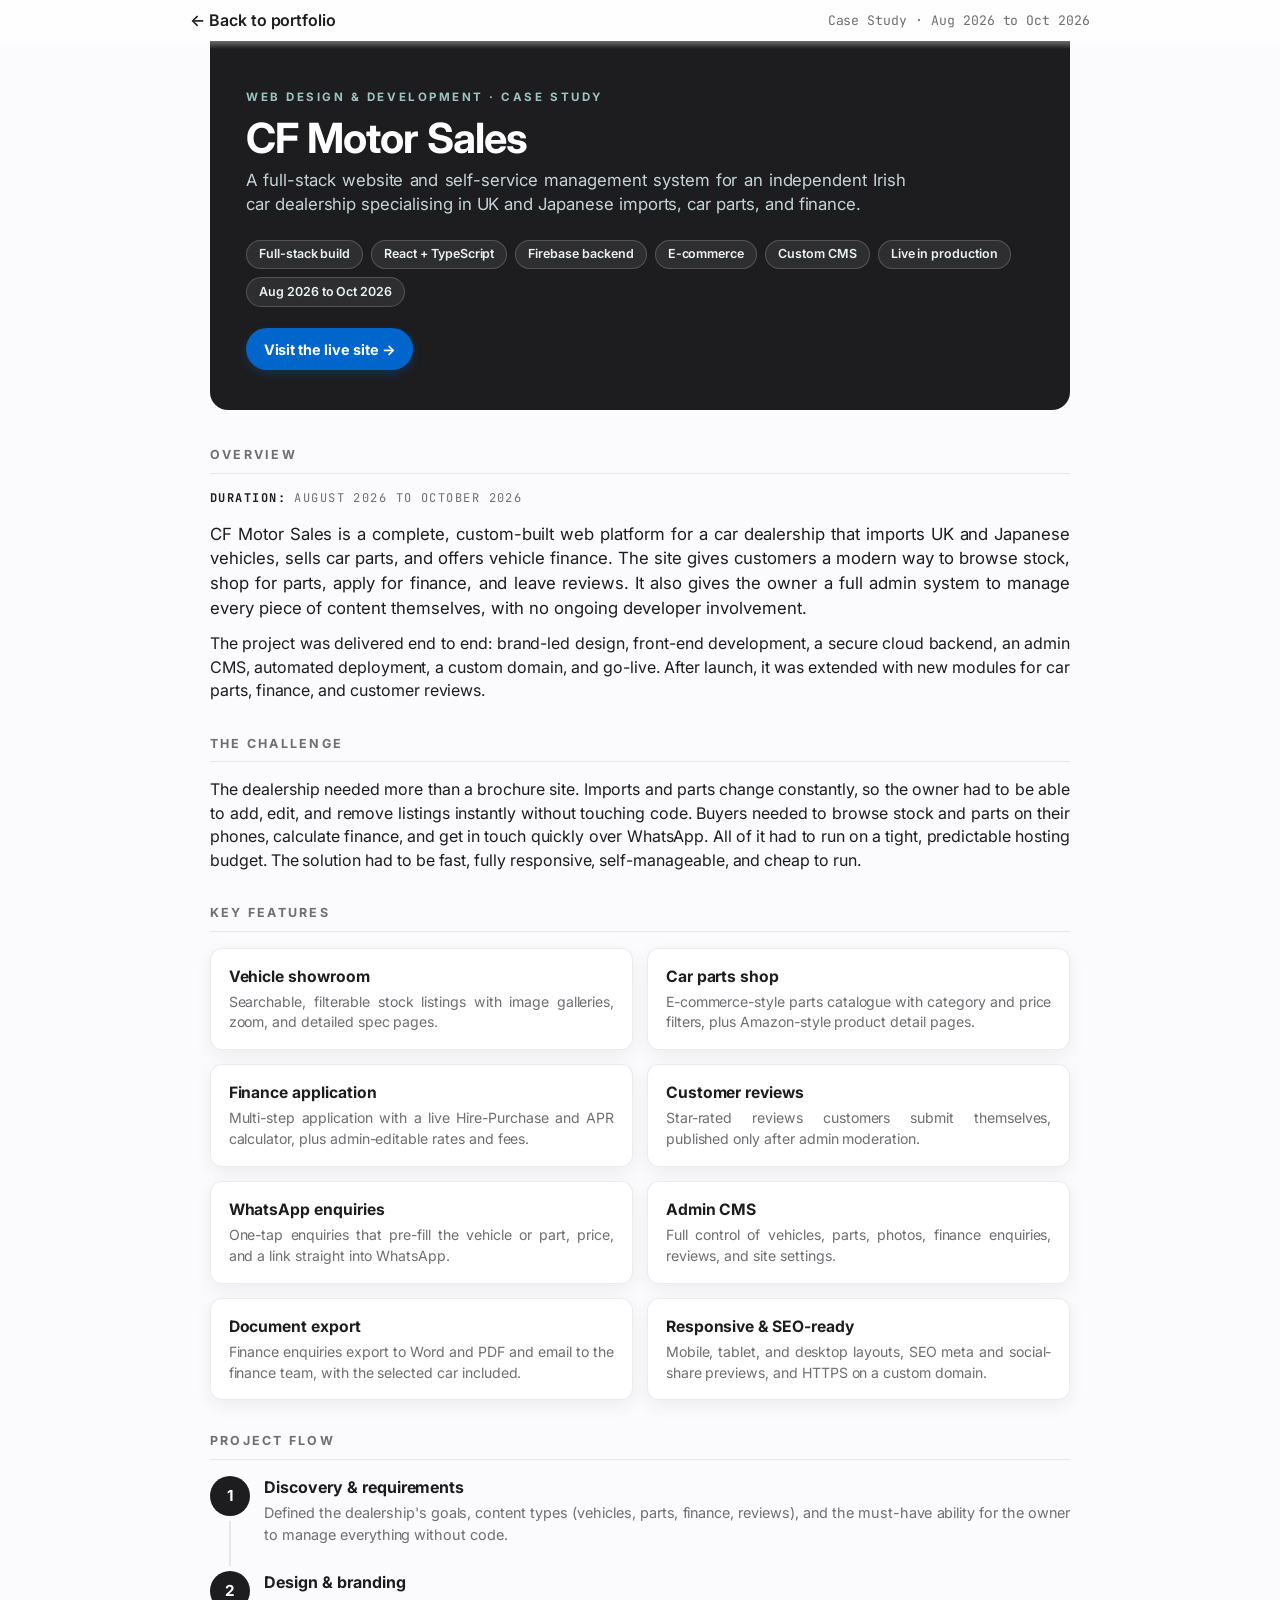
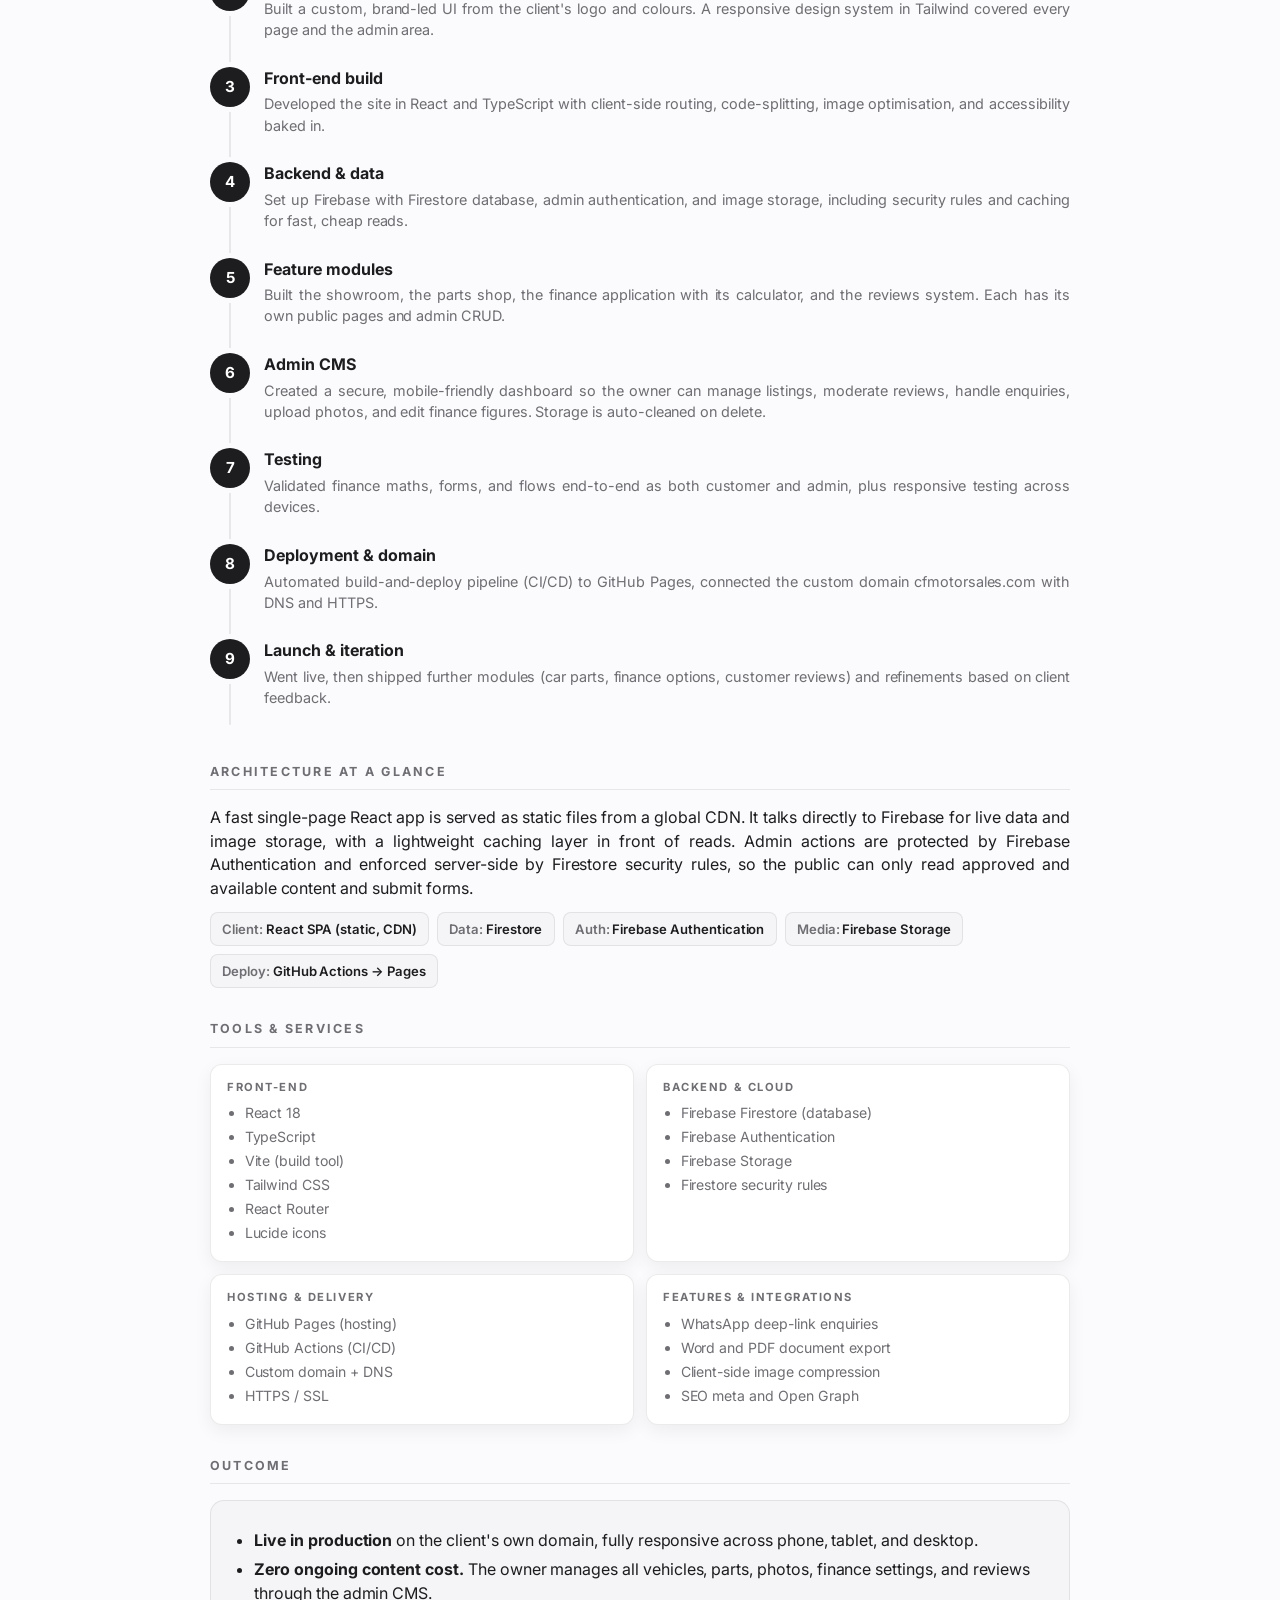
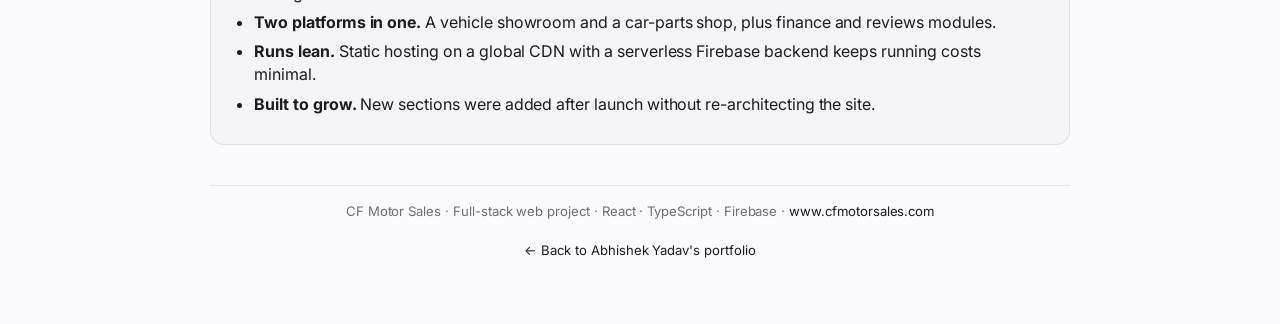
==== commit f33d460c: "Adopt Apple color system across the entire site Palette tokens - bg: #fbfbfd (apple.com page), bg-so" ====
--- a/projects/cf-motor-sales.html
+++ b/projects/cf-motor-sales.html
@@ -18,13 +18,14 @@
   <link href="https://fonts.googleapis.com/css2?family=Inter:wght@400;500;600;700;800&family=JetBrains+Mono:wght@400;600&display=swap" rel="stylesheet">
   <style>
     :root{
-      --bg:#ffffff; --bg-soft:#f6f7fb; --card:#ffffff;
-      --text:#0b1220; --muted:#5a6272;
-      --line:#e6e8ef; --line-strong:#d4d7e0;
-      --accent:#0b1220; --accent-soft:#eef1f8;
+      /* Apple palette */
+      --bg:#fbfbfd; --bg-soft:#f5f5f7; --card:#ffffff;
+      --text:#1d1d1f; --muted:#6e6e73;
+      --line:rgba(0,0,0,0.08); --line-strong:rgba(0,0,0,0.14);
+      --accent:#0066cc; --accent-strong:#0077ed; --accent-soft:#f5f5f7;
       --radius:14px;
-      --shadow:0 6px 18px rgba(15,23,42,.06);
-      --shadow-strong:0 12px 30px rgba(15,23,42,.08);
+      --shadow:0 6px 18px rgba(0,0,0,.06);
+      --shadow-strong:0 12px 30px rgba(0,0,0,.10);
       --maxw:900px;
       --ease-out-expo: cubic-bezier(0.19, 1, 0.22, 1);
       --active:#16a34a;
@@ -33,8 +34,9 @@
     *{box-sizing:border-box;}
     body{
       margin:0;
-      font-family:"Inter",-apple-system,BlinkMacSystemFont,"Segoe UI",Roboto,Helvetica,Arial,sans-serif;
-      background:var(--bg); color:var(--text); line-height:1.6;
+      font-family:-apple-system,BlinkMacSystemFont,"SF Pro Display","SF Pro Text","Inter","Segoe UI",Roboto,Helvetica,Arial,sans-serif;
+      background:var(--bg); color:var(--text); line-height:1.47;
+      letter-spacing:-0.003em;
       -webkit-font-smoothing:antialiased; text-rendering:optimizeLegibility;
       -webkit-print-color-adjust:exact; print-color-adjust:exact;
     }
@@ -114,11 +116,14 @@
     }
     .live{
       display:inline-flex; align-items:center; gap:.45rem;
-      margin-top:1.3rem; background:#ffffff; color:#0b1220;
-      font-weight:700; border-radius:10px;
-      padding:.6rem 1rem; font-size:.9rem;
-    }
-    .live:hover{background:#f6f7fb; color:#0b1220;}
+      margin-top:1.3rem; background:var(--accent); color:#ffffff;
+      font-weight:700; border-radius:999px;
+      padding:.65rem 1.1rem; font-size:.9rem;
+      box-shadow:0 4px 10px rgba(0,102,204,0.25);
+      transition: background 180ms ease, transform 220ms var(--ease-out-expo), box-shadow 220ms var(--ease-out-expo);
+    }
+    .live:hover{background:var(--accent-strong); color:#ffffff; transform:translateY(-1px); box-shadow:0 10px 24px rgba(0,102,204,0.32);}
+    .live:active{transform:scale(0.97); transition: transform 90ms ease-out;}
 
     section{margin:0 0 2rem;}
     h2{
@@ -235,7 +240,7 @@
       color:var(--muted); font-weight:700;
     }
     .stackcard ul{margin:.5rem 0 0; padding-left:1.1rem;}
-    .stackcard li{font-size:.88rem; margin:.2rem 0; color:#33424a;}
+    .stackcard li{font-size:.88rem; margin:.2rem 0; color:#6e6e73;}
 
     .pills{display:flex; flex-wrap:wrap; gap:.5rem;}
     .pill{
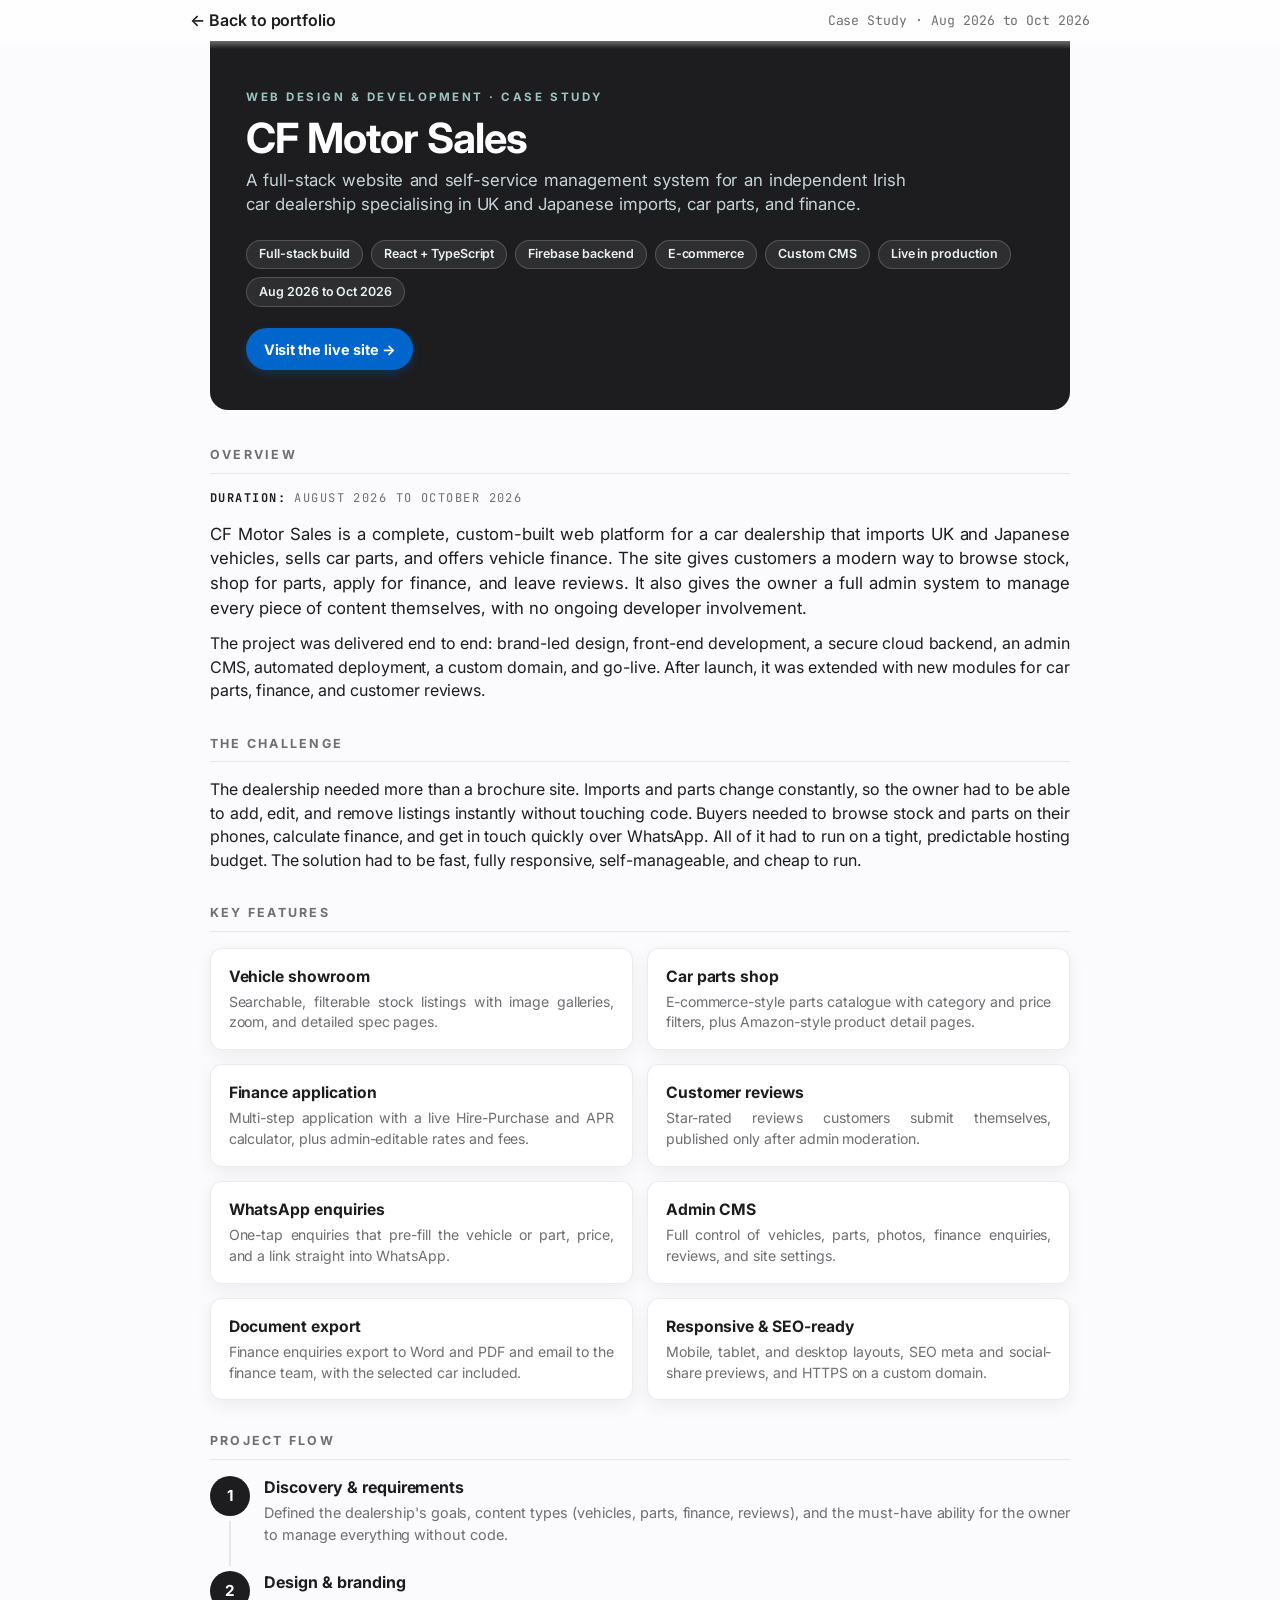
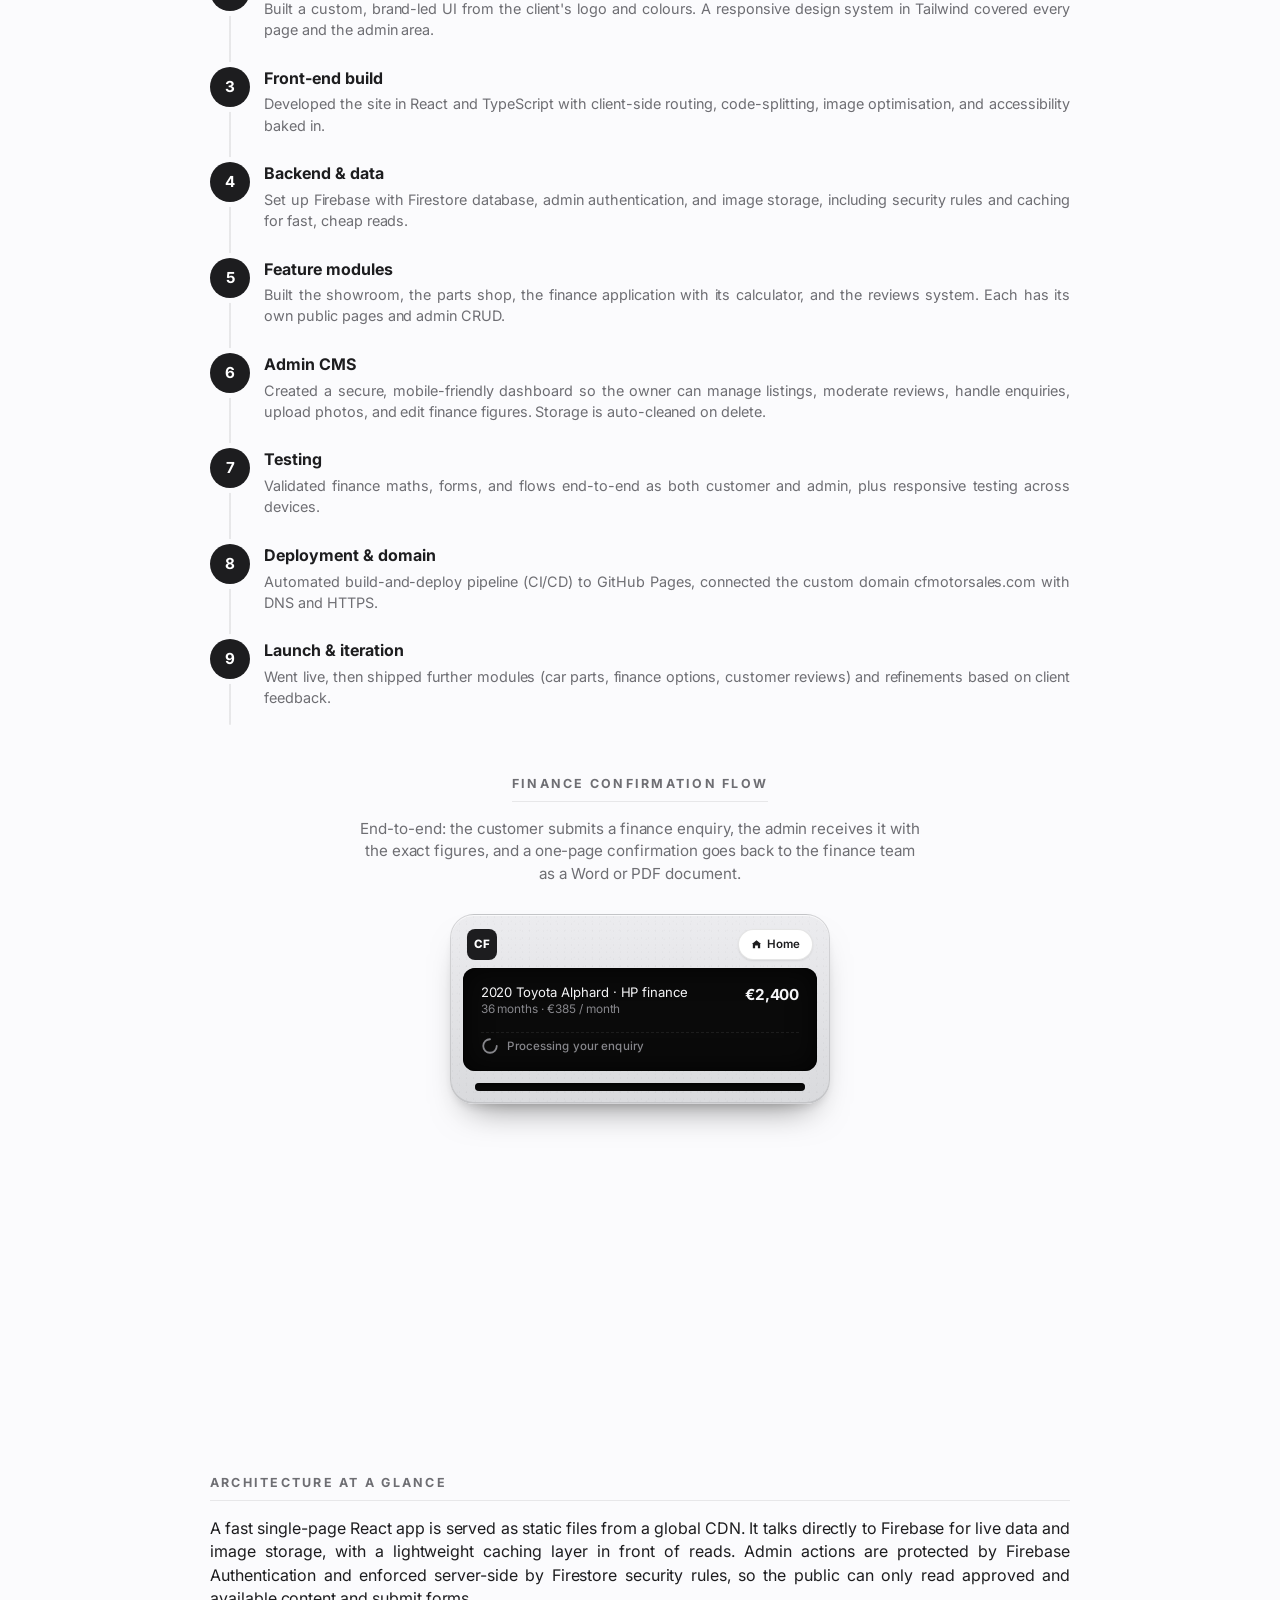
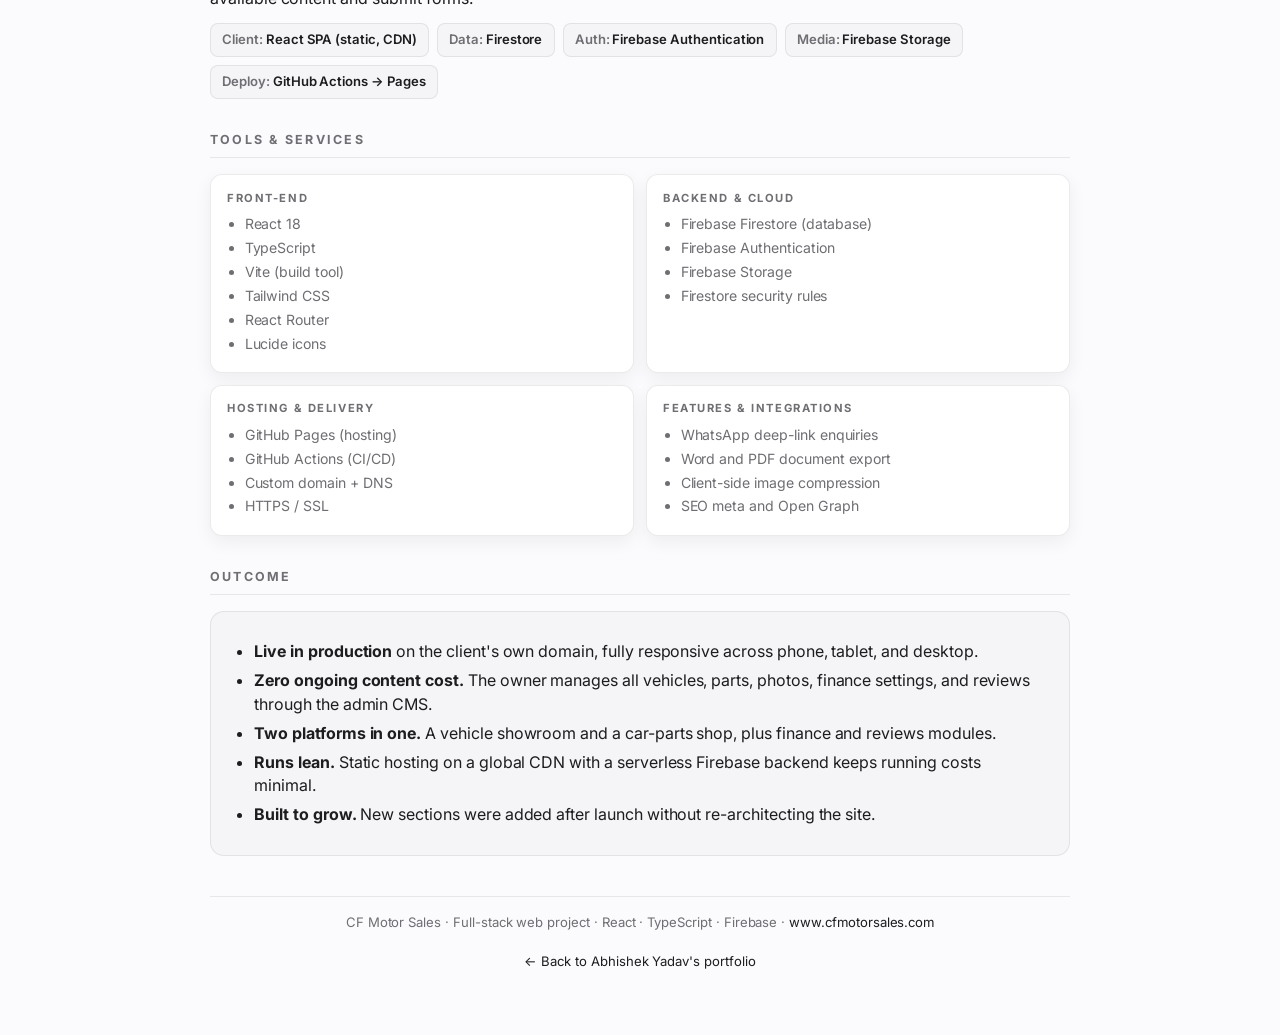
==== commit 66cfb8e7: "Case study: add animated receipt-printer demo Vanilla HTML/CSS/JS port of the Framer Motion ReceiptP" ====
--- a/projects/cf-motor-sales.html
+++ b/projects/cf-motor-sales.html
@@ -270,6 +270,223 @@
       .hero{border-radius:0;}
       @page{margin:12mm;}
     }
+
+    /* Receipt-printer visualisation (vanilla port of the Framer Motion component) */
+    .rp-section{
+      margin: 2.75rem 0 2.5rem;
+      display: flex; flex-direction: column; align-items: center;
+    }
+    .rp-section > p{
+      max-width: 56ch; text-align: center;
+      color: var(--muted); margin: 0 0 1.8rem;
+      font-size: .95rem;
+    }
+    .rp-root{
+      --printer-radius: 1.5rem;
+      --printer-inset: 0.75rem;
+      --printer-inner-radius: calc(var(--printer-radius) - var(--printer-inset));
+      position: relative; isolation: isolate;
+      width: 100%; max-width: 380px;
+      display: flex; flex-direction: column; align-items: center;
+    }
+    .rp-machine{
+      position: relative; isolation: isolate; z-index: 2;
+      width: 100%; overflow: hidden;
+      border-radius: var(--printer-radius);
+      background: linear-gradient(180deg, #ececef 0%, #d9dadd 100%);
+      border: 1px solid rgba(0,0,0,0.1);
+      padding: var(--printer-inset) var(--printer-inset) 2rem;
+      box-shadow:
+        0 20px 36px -20px rgba(0,0,0,0.55),
+        0 6px 14px -8px rgba(0,0,0,0.24),
+        inset 0 1px 0 rgba(255,255,255,0.7),
+        inset 0 -1px 0 rgba(0,0,0,0.1);
+    }
+    .rp-machine::before{
+      content: "";
+      position: absolute; inset: 0;
+      border-radius: inherit;
+      background-image:
+        radial-gradient(circle at 20% 30%, rgba(0,0,0,0.05) 0.5px, transparent 1px),
+        radial-gradient(circle at 70% 70%, rgba(0,0,0,0.04) 0.5px, transparent 1px);
+      background-size: 7px 7px, 9px 9px;
+      opacity: 0.5; pointer-events: none;
+    }
+    .rp-header{
+      position: relative; z-index: 1;
+      display: flex; align-items: center; justify-content: space-between;
+      padding: .15rem .25rem .5rem;
+    }
+    .rp-logo{
+      width: 1.9rem; height: 1.9rem;
+      border-radius: .5rem;
+      background: var(--text); color: #fff;
+      display: grid; place-items: center;
+      font-weight: 800; font-size: .72rem; letter-spacing: .02em;
+    }
+    .rp-btn{
+      display: inline-flex; align-items: center; gap: .35rem;
+      padding: .35rem .75rem;
+      background: #fff; color: var(--text);
+      border: 1px solid rgba(0,0,0,0.1);
+      border-radius: 999px;
+      font-size: .72rem; font-weight: 600;
+      text-decoration: none;
+      box-shadow: 0 1px 2px rgba(0,0,0,0.08);
+    }
+    .rp-btn svg{ width: 11px; height: 11px; }
+    .rp-screen{
+      position: relative; isolation: isolate; overflow: hidden;
+      border-radius: var(--printer-inner-radius);
+      background: #0a0a0a;
+      padding: 1rem 1.1rem;
+      color: #f5f5f7;
+      box-shadow: inset 0 0 0 1px rgba(0,0,0,0.5);
+    }
+    .rp-screen::after{
+      content: "";
+      position: absolute; inset: 0;
+      border-radius: inherit;
+      box-shadow: inset 0 0 24px 4px rgba(0,0,0,0.6);
+      pointer-events: none;
+    }
+    .rp-screen-content{ position: relative; z-index: 1; }
+    .rp-item{
+      display: flex; align-items: start; justify-content: space-between;
+      gap: 1rem; margin-bottom: .9rem;
+    }
+    .rp-item p{ margin: 0; font-size: .82rem; line-height: 1.25; text-align: left; hyphens: manual; }
+    .rp-item p + p{ color: #86868b; font-size: .74rem; margin-top: .15rem; }
+    .rp-item strong{ font-weight: 700; font-size: .95rem; }
+    .rp-status{
+      display: flex; align-items: center; gap: .55rem;
+      padding-top: .3rem;
+      border-top: 1px dashed rgba(255,255,255,0.08);
+    }
+    .rp-status-icon{
+      position: relative; width: 18px; height: 18px; flex: 0 0 18px;
+    }
+    .rp-status-icon svg{
+      position: absolute; inset: 0; width: 18px; height: 18px;
+      transition: opacity 180ms ease;
+    }
+    .rp-spinner{
+      color: #86868b;
+      animation: rp-spin 1s linear infinite;
+    }
+    .rp-check{ color: #22c55e; opacity: 0; }
+    .rp-root[data-stage="complete"] .rp-spinner{ opacity: 0; animation: none; }
+    .rp-root[data-stage="complete"] .rp-check{ opacity: 1; }
+    .rp-status-text{
+      font-size: .72rem; color: #86868b; font-weight: 500;
+      letter-spacing: .01em;
+    }
+    @keyframes rp-spin{ to { transform: rotate(360deg); } }
+
+    .rp-slot{
+      position: absolute;
+      left: 1.5rem; right: 1.5rem;
+      bottom: var(--printer-inset);
+      z-index: 3;
+      height: .55rem;
+      border-radius: .3rem;
+      background: #0a0a0a;
+      box-shadow: inset 0 2px 4px rgba(0,0,0,0.6);
+    }
+
+    .rp-output{
+      position: relative; z-index: 1;
+      margin-top: -1rem;
+      width: calc(100% - 3rem);
+      overflow: hidden;
+      padding-top: .2rem;
+    }
+    .rp-paper{
+      position: relative;
+      background: #fbfaf5;
+      background-image:
+        linear-gradient(180deg, rgba(0,0,0,0.03), rgba(0,0,0,0) 40%),
+        repeating-linear-gradient(0deg, rgba(0,0,0,0.015) 0 1px, transparent 1px 3px);
+      padding: 1.4rem 1.4rem 1.6rem;
+      font-family: "JetBrains Mono", ui-monospace, monospace;
+      color: var(--text);
+      transform: translateY(-100%);
+      transition:
+        transform 1.6s cubic-bezier(0.77, 0, 0.175, 1),
+        opacity .3s ease;
+      opacity: 0;
+    }
+    .rp-root[data-stage="printing"] .rp-paper,
+    .rp-root[data-stage="complete"] .rp-paper{
+      transform: translateY(0);
+      opacity: 1;
+    }
+    .rp-paper h3{
+      margin: 0 0 .35rem;
+      font-size: .85rem; font-weight: 700; text-align: center;
+      letter-spacing: .08em; text-transform: uppercase;
+    }
+    .rp-paper .rp-sub{
+      margin: 0; font-size: .68rem; text-align: center; color: #6e6e73;
+      letter-spacing: .05em; text-transform: uppercase;
+    }
+    .rp-paper hr{
+      border: none; border-top: 1px dashed rgba(0,0,0,0.3);
+      margin: .7rem 0;
+    }
+    .rp-paper dl{ margin: 0; font-size: .76rem; }
+    .rp-paper dl > div{
+      display: flex; justify-content: space-between;
+      padding: .22rem 0;
+    }
+    .rp-paper dt{ color: #6e6e73; margin: 0; }
+    .rp-paper dd{ margin: 0; font-weight: 700; }
+    .rp-paper .rp-total{ border-top: 1px dashed rgba(0,0,0,0.3); padding-top: .5rem !important; margin-top: .3rem; }
+    .rp-paper .rp-total dt{ color: var(--text); font-weight: 700; }
+    .rp-paper .rp-thanks{
+      margin: .9rem 0 .25rem; text-align: center;
+      font-size: .76rem;
+    }
+    .rp-paper .rp-foot{
+      margin: 0; text-align: center;
+      font-size: .65rem; color: #6e6e73;
+      letter-spacing: .05em; text-transform: uppercase;
+    }
+    @media (prefers-reduced-motion: reduce){
+      .rp-spinner{ animation: none; }
+      .rp-paper{ transition: opacity .3s ease; }
+      .rp-root[data-stage="processing"] .rp-paper{ transform: translateY(0); opacity: .3; }
+    }
+
+    /* Phone pass */
+    @media (max-width: 500px){
+      body { padding-bottom: env(safe-area-inset-bottom); }
+      .case-nav { padding:.45rem .9rem; }
+      .back { font-size:.95rem; }
+      .case-nav .meta { font-size:.72rem; }
+      .wrap { padding: 0 .9rem 2.5rem; }
+      .hero { padding: 1.75rem 1.2rem; border-radius: 0 0 14px 14px; margin-bottom:1.5rem; }
+      .hero h1 { font-size: clamp(1.7rem, 7vw, 2.2rem); }
+      .hero .sub { font-size: .95rem; }
+      .chip { font-size: .7rem; padding: .25rem .55rem; }
+      .live { padding: .55rem .9rem; font-size: .88rem; }
+      section { margin: 0 0 1.5rem; }
+      h2 { font-size: .72rem; }
+      p, .lead { text-align: left; hyphens: manual; font-size: .95rem; }
+      .feat { padding: .9rem 1rem; }
+      .feat h3 { font-size: .95rem; }
+      .flow li { padding: 0 0 1.2rem 2.9rem; }
+      .flow .n { width: 34px; height: 34px; font-size: .85rem; }
+      .flow::before { left: 16px; }
+      .flow h3 { font-size: .95rem; }
+      .flow p { font-size: .88rem; }
+      .stackcard { padding: .8rem .9rem; }
+      .pills { gap: .4rem; }
+      .pill { font-size: .78rem; padding: .35rem .6rem; }
+      .outcome { padding: 1.1rem 1.1rem; }
+      .outcome li { font-size: .92rem; }
+      footer { margin-top: 1.75rem; font-size: .78rem; }
+    }
   </style>
 </head>
 <body>
@@ -340,6 +557,66 @@
       <li><span class="n">8</span><h3>Deployment &amp; domain</h3><p>Automated build-and-deploy pipeline (CI/CD) to GitHub Pages, connected the custom domain cfmotorsales.com with DNS and HTTPS.</p></li>
       <li><span class="n">9</span><h3>Launch &amp; iteration</h3><p>Went live, then shipped further modules (car parts, finance options, customer reviews) and refinements based on client feedback.</p></li>
     </ol>
+  </section>
+
+  <section class="rp-section">
+    <h2>Finance confirmation flow</h2>
+    <p>End-to-end: the customer submits a finance enquiry, the admin receives it with the exact figures, and a one-page confirmation goes back to the finance team as a Word or PDF document.</p>
+
+    <div class="rp-root" data-stage="processing" aria-label="Finance confirmation receipt animation">
+      <div class="rp-machine">
+        <div class="rp-header">
+          <div class="rp-logo">CF</div>
+          <a class="rp-btn" href="https://www.cfmotorsales.com" target="_blank" rel="noopener">
+            <svg viewBox="0 0 24 24" fill="currentColor" aria-hidden="true"><path d="M12 2.5 2 11h2v9h5v-6h6v6h5v-9h2z"/></svg>
+            Home
+          </a>
+        </div>
+
+        <div class="rp-screen">
+          <div class="rp-screen-content">
+            <div class="rp-item">
+              <div>
+                <p>2020 Toyota Alphard · HP finance</p>
+                <p>36 months · €385 / month</p>
+              </div>
+              <strong>€2,400</strong>
+            </div>
+            <div class="rp-status" aria-live="polite">
+              <span class="rp-status-icon" aria-hidden="true">
+                <svg class="rp-spinner" viewBox="0 0 24 24" fill="none" stroke="currentColor" stroke-width="2.4" stroke-linecap="round">
+                  <path d="M12 3a9 9 0 1 0 9 9" />
+                </svg>
+                <svg class="rp-check" viewBox="0 0 24 24" fill="currentColor">
+                  <path d="M12 2a10 10 0 1 0 10 10A10 10 0 0 0 12 2zm-1 14-4-4 1.4-1.4L11 13.2l5.6-5.6L18 9z"/>
+                </svg>
+              </span>
+              <div class="rp-status-text">Processing your enquiry</div>
+            </div>
+          </div>
+        </div>
+
+        <div class="rp-slot" aria-hidden="true"></div>
+      </div>
+
+      <div class="rp-output">
+        <article class="rp-paper">
+          <h3>CF Motor Sales</h3>
+          <p class="rp-sub">Finance confirmation</p>
+          <hr/>
+          <dl>
+            <div><dt>Vehicle</dt><dd>2020 Toyota Alphard</dd></div>
+            <div><dt>Finance type</dt><dd>Hire Purchase</dd></div>
+            <div><dt>Term</dt><dd>36 months</dd></div>
+            <div><dt>Monthly</dt><dd>€385</dd></div>
+            <div><dt>Deposit</dt><dd>€2,400</dd></div>
+            <div class="rp-total"><dt>Due today</dt><dd>€2,400</dd></div>
+          </dl>
+          <p class="rp-thanks">Thanks. We&rsquo;ll be in touch within 24 hours.</p>
+          <p class="rp-foot">cfmotorsales.com</p>
+        </article>
+      </div>
+    </div>
   </section>
 
   <section>
@@ -419,6 +696,63 @@
 </div>
 
 <script>
+  // Receipt printer: toothed paper edge + stage cycle on viewport entry
+  (function(){
+    var paper = document.querySelector('.rp-paper');
+    var root  = document.querySelector('.rp-root');
+    if (!paper || !root) return;
+
+    // Generate the jagged bottom edge (clip-path polygon)
+    var toothCount = 32, toothDepth = 4;
+    var pts = ['0 0', '100% 0', '100% calc(100% - ' + toothDepth + 'px)'];
+    for (var i = 0; i < toothCount * 2; i++) {
+      var x = 100 - ((i + 1) * 100) / (toothCount * 2);
+      var y = (i % 2 === 0) ? '100%' : 'calc(100% - ' + toothDepth + 'px)';
+      pts.push(x.toFixed(3) + '% ' + y);
+    }
+    paper.style.clipPath = 'polygon(' + pts.join(', ') + ')';
+
+    var reduce = window.matchMedia && window.matchMedia('(prefers-reduced-motion: reduce)').matches;
+    var statusText = root.querySelector('.rp-status-text');
+    var LABELS = {
+      processing: 'Processing your enquiry',
+      printing:   'Printing confirmation',
+      complete:   'Sent to finance team'
+    };
+    var cycleTimer = null;
+    function setStage(stage){
+      root.dataset.stage = stage;
+      if (statusText) statusText.textContent = LABELS[stage];
+    }
+    function cycle(){
+      setStage('processing');
+      cycleTimer = setTimeout(function(){
+        setStage('printing');
+        cycleTimer = setTimeout(function(){
+          setStage('complete');
+          cycleTimer = setTimeout(cycle, 2200);
+        }, 1800);
+      }, 1600);
+    }
+    function stop(){ if (cycleTimer) clearTimeout(cycleTimer); cycleTimer = null; }
+
+    if (reduce) {
+      setStage('complete');
+      return;
+    }
+    if ('IntersectionObserver' in window) {
+      var io = new IntersectionObserver(function(entries){
+        entries.forEach(function(e){
+          if (e.isIntersecting) { if (!cycleTimer) cycle(); }
+          else { stop(); setStage('processing'); }
+        });
+      }, { threshold: 0.3 });
+      io.observe(root);
+    } else {
+      cycle();
+    }
+  })();
+
   (function(){
     var reduce = window.matchMedia && window.matchMedia('(prefers-reduced-motion: reduce)').matches;
     var flow = document.querySelector('.flow');
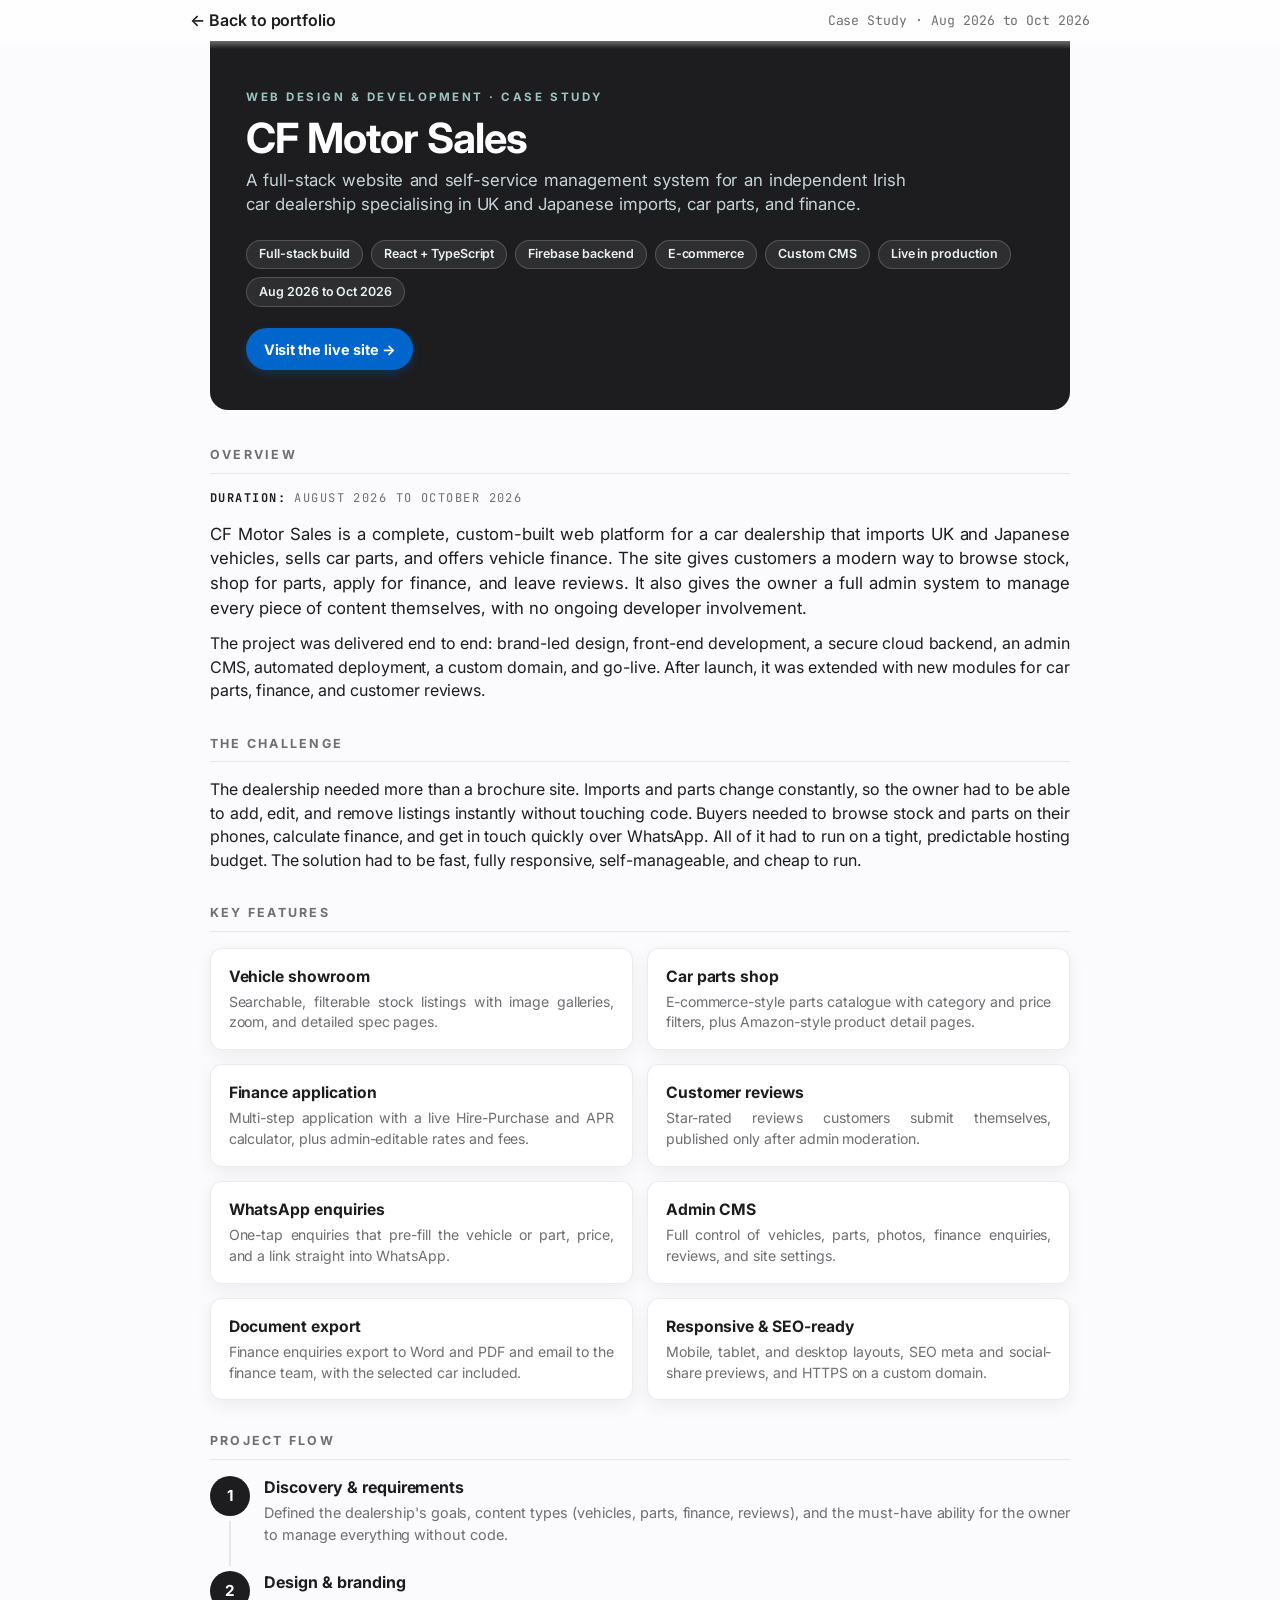
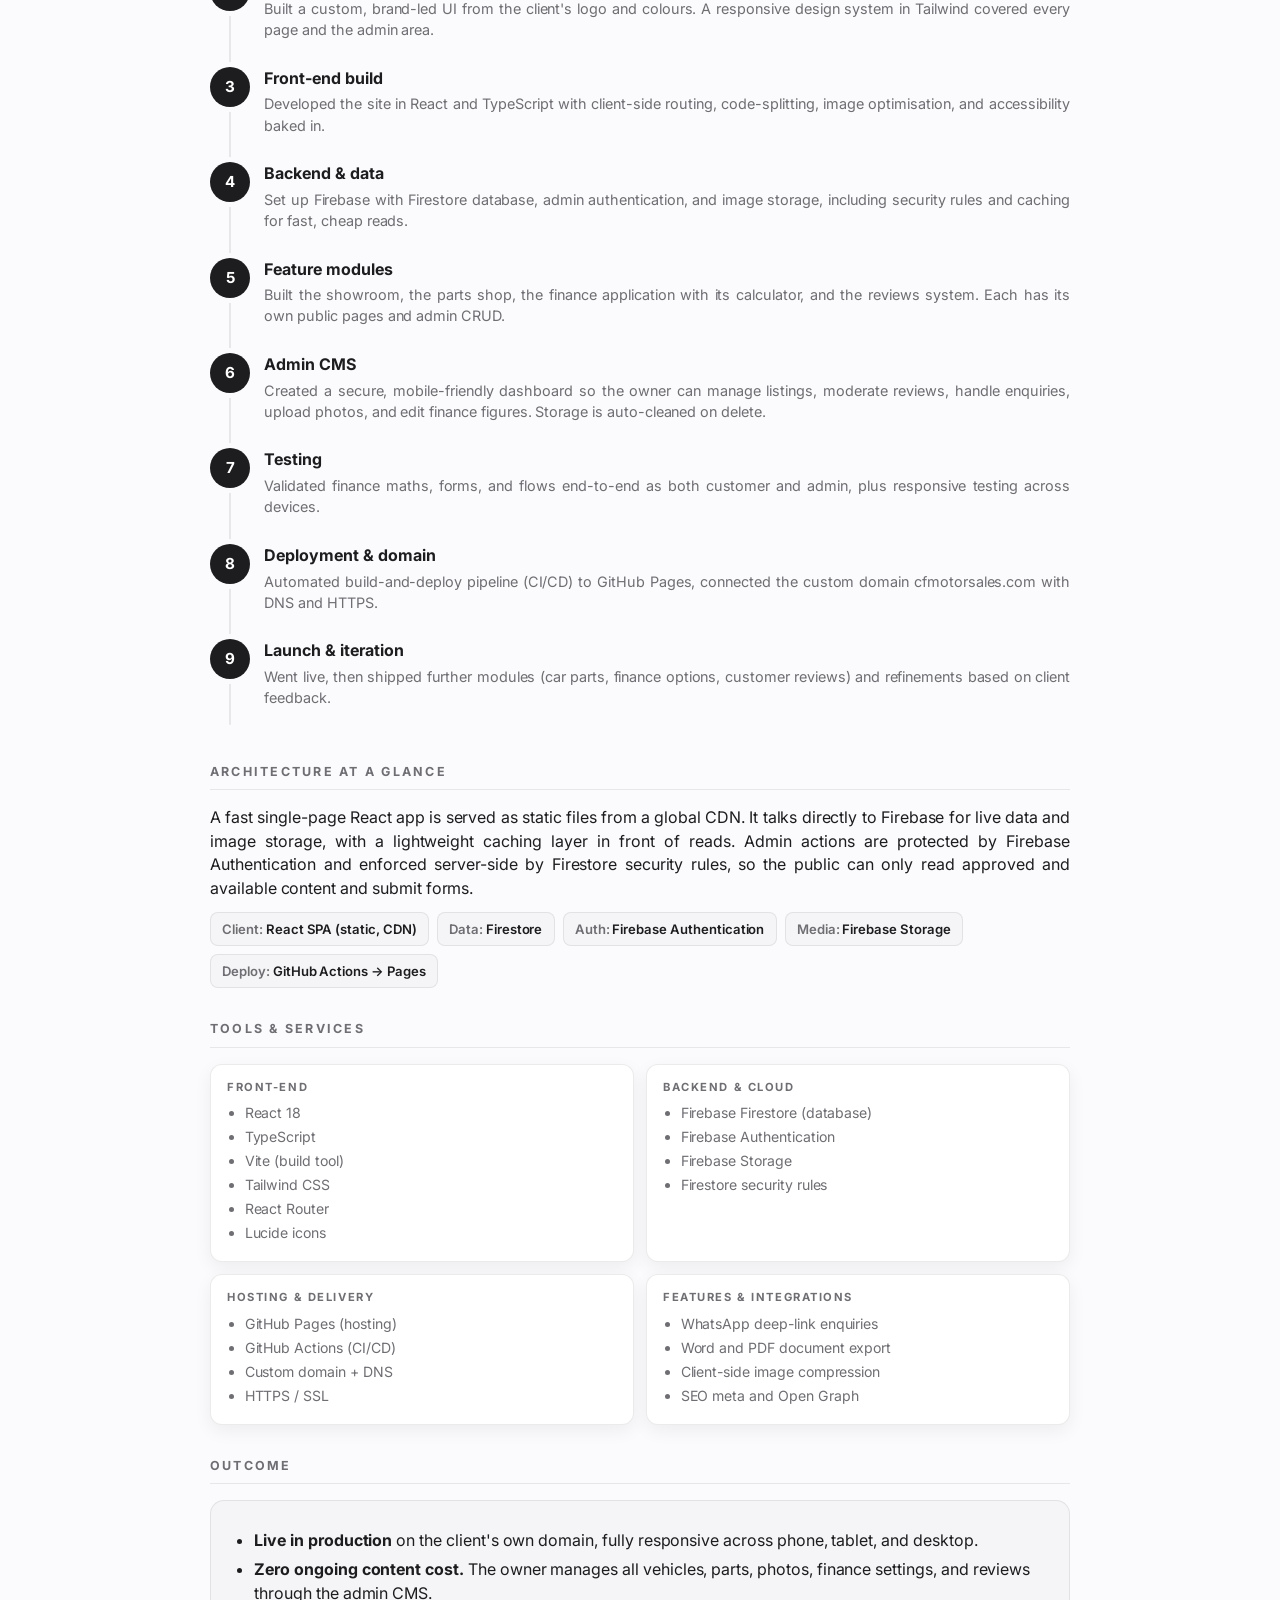
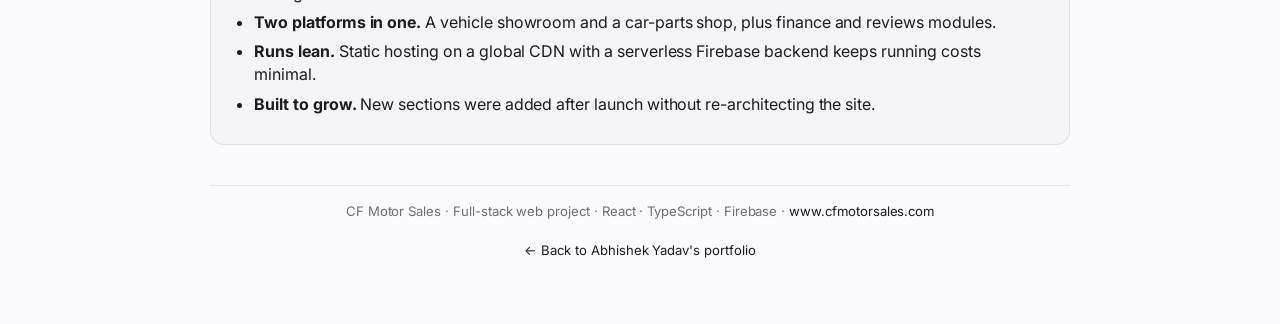
==== commit 2a65337f: "Remove the receipt-printer demo Reverts the Finance confirmation flow section, its CSS, and its JS c" ====
--- a/projects/cf-motor-sales.html
+++ b/projects/cf-motor-sales.html
@@ -271,193 +271,6 @@
       @page{margin:12mm;}
     }
 
-    /* Receipt-printer visualisation (vanilla port of the Framer Motion component) */
-    .rp-section{
-      margin: 2.75rem 0 2.5rem;
-      display: flex; flex-direction: column; align-items: center;
-    }
-    .rp-section > p{
-      max-width: 56ch; text-align: center;
-      color: var(--muted); margin: 0 0 1.8rem;
-      font-size: .95rem;
-    }
-    .rp-root{
-      --printer-radius: 1.5rem;
-      --printer-inset: 0.75rem;
-      --printer-inner-radius: calc(var(--printer-radius) - var(--printer-inset));
-      position: relative; isolation: isolate;
-      width: 100%; max-width: 380px;
-      display: flex; flex-direction: column; align-items: center;
-    }
-    .rp-machine{
-      position: relative; isolation: isolate; z-index: 2;
-      width: 100%; overflow: hidden;
-      border-radius: var(--printer-radius);
-      background: linear-gradient(180deg, #ececef 0%, #d9dadd 100%);
-      border: 1px solid rgba(0,0,0,0.1);
-      padding: var(--printer-inset) var(--printer-inset) 2rem;
-      box-shadow:
-        0 20px 36px -20px rgba(0,0,0,0.55),
-        0 6px 14px -8px rgba(0,0,0,0.24),
-        inset 0 1px 0 rgba(255,255,255,0.7),
-        inset 0 -1px 0 rgba(0,0,0,0.1);
-    }
-    .rp-machine::before{
-      content: "";
-      position: absolute; inset: 0;
-      border-radius: inherit;
-      background-image:
-        radial-gradient(circle at 20% 30%, rgba(0,0,0,0.05) 0.5px, transparent 1px),
-        radial-gradient(circle at 70% 70%, rgba(0,0,0,0.04) 0.5px, transparent 1px);
-      background-size: 7px 7px, 9px 9px;
-      opacity: 0.5; pointer-events: none;
-    }
-    .rp-header{
-      position: relative; z-index: 1;
-      display: flex; align-items: center; justify-content: space-between;
-      padding: .15rem .25rem .5rem;
-    }
-    .rp-logo{
-      width: 1.9rem; height: 1.9rem;
-      border-radius: .5rem;
-      background: var(--text); color: #fff;
-      display: grid; place-items: center;
-      font-weight: 800; font-size: .72rem; letter-spacing: .02em;
-    }
-    .rp-btn{
-      display: inline-flex; align-items: center; gap: .35rem;
-      padding: .35rem .75rem;
-      background: #fff; color: var(--text);
-      border: 1px solid rgba(0,0,0,0.1);
-      border-radius: 999px;
-      font-size: .72rem; font-weight: 600;
-      text-decoration: none;
-      box-shadow: 0 1px 2px rgba(0,0,0,0.08);
-    }
-    .rp-btn svg{ width: 11px; height: 11px; }
-    .rp-screen{
-      position: relative; isolation: isolate; overflow: hidden;
-      border-radius: var(--printer-inner-radius);
-      background: #0a0a0a;
-      padding: 1rem 1.1rem;
-      color: #f5f5f7;
-      box-shadow: inset 0 0 0 1px rgba(0,0,0,0.5);
-    }
-    .rp-screen::after{
-      content: "";
-      position: absolute; inset: 0;
-      border-radius: inherit;
-      box-shadow: inset 0 0 24px 4px rgba(0,0,0,0.6);
-      pointer-events: none;
-    }
-    .rp-screen-content{ position: relative; z-index: 1; }
-    .rp-item{
-      display: flex; align-items: start; justify-content: space-between;
-      gap: 1rem; margin-bottom: .9rem;
-    }
-    .rp-item p{ margin: 0; font-size: .82rem; line-height: 1.25; text-align: left; hyphens: manual; }
-    .rp-item p + p{ color: #86868b; font-size: .74rem; margin-top: .15rem; }
-    .rp-item strong{ font-weight: 700; font-size: .95rem; }
-    .rp-status{
-      display: flex; align-items: center; gap: .55rem;
-      padding-top: .3rem;
-      border-top: 1px dashed rgba(255,255,255,0.08);
-    }
-    .rp-status-icon{
-      position: relative; width: 18px; height: 18px; flex: 0 0 18px;
-    }
-    .rp-status-icon svg{
-      position: absolute; inset: 0; width: 18px; height: 18px;
-      transition: opacity 180ms ease;
-    }
-    .rp-spinner{
-      color: #86868b;
-      animation: rp-spin 1s linear infinite;
-    }
-    .rp-check{ color: #22c55e; opacity: 0; }
-    .rp-root[data-stage="complete"] .rp-spinner{ opacity: 0; animation: none; }
-    .rp-root[data-stage="complete"] .rp-check{ opacity: 1; }
-    .rp-status-text{
-      font-size: .72rem; color: #86868b; font-weight: 500;
-      letter-spacing: .01em;
-    }
-    @keyframes rp-spin{ to { transform: rotate(360deg); } }
-
-    .rp-slot{
-      position: absolute;
-      left: 1.5rem; right: 1.5rem;
-      bottom: var(--printer-inset);
-      z-index: 3;
-      height: .55rem;
-      border-radius: .3rem;
-      background: #0a0a0a;
-      box-shadow: inset 0 2px 4px rgba(0,0,0,0.6);
-    }
-
-    .rp-output{
-      position: relative; z-index: 1;
-      margin-top: -1rem;
-      width: calc(100% - 3rem);
-      overflow: hidden;
-      padding-top: .2rem;
-    }
-    .rp-paper{
-      position: relative;
-      background: #fbfaf5;
-      background-image:
-        linear-gradient(180deg, rgba(0,0,0,0.03), rgba(0,0,0,0) 40%),
-        repeating-linear-gradient(0deg, rgba(0,0,0,0.015) 0 1px, transparent 1px 3px);
-      padding: 1.4rem 1.4rem 1.6rem;
-      font-family: "JetBrains Mono", ui-monospace, monospace;
-      color: var(--text);
-      transform: translateY(-100%);
-      transition:
-        transform 1.6s cubic-bezier(0.77, 0, 0.175, 1),
-        opacity .3s ease;
-      opacity: 0;
-    }
-    .rp-root[data-stage="printing"] .rp-paper,
-    .rp-root[data-stage="complete"] .rp-paper{
-      transform: translateY(0);
-      opacity: 1;
-    }
-    .rp-paper h3{
-      margin: 0 0 .35rem;
-      font-size: .85rem; font-weight: 700; text-align: center;
-      letter-spacing: .08em; text-transform: uppercase;
-    }
-    .rp-paper .rp-sub{
-      margin: 0; font-size: .68rem; text-align: center; color: #6e6e73;
-      letter-spacing: .05em; text-transform: uppercase;
-    }
-    .rp-paper hr{
-      border: none; border-top: 1px dashed rgba(0,0,0,0.3);
-      margin: .7rem 0;
-    }
-    .rp-paper dl{ margin: 0; font-size: .76rem; }
-    .rp-paper dl > div{
-      display: flex; justify-content: space-between;
-      padding: .22rem 0;
-    }
-    .rp-paper dt{ color: #6e6e73; margin: 0; }
-    .rp-paper dd{ margin: 0; font-weight: 700; }
-    .rp-paper .rp-total{ border-top: 1px dashed rgba(0,0,0,0.3); padding-top: .5rem !important; margin-top: .3rem; }
-    .rp-paper .rp-total dt{ color: var(--text); font-weight: 700; }
-    .rp-paper .rp-thanks{
-      margin: .9rem 0 .25rem; text-align: center;
-      font-size: .76rem;
-    }
-    .rp-paper .rp-foot{
-      margin: 0; text-align: center;
-      font-size: .65rem; color: #6e6e73;
-      letter-spacing: .05em; text-transform: uppercase;
-    }
-    @media (prefers-reduced-motion: reduce){
-      .rp-spinner{ animation: none; }
-      .rp-paper{ transition: opacity .3s ease; }
-      .rp-root[data-stage="processing"] .rp-paper{ transform: translateY(0); opacity: .3; }
-    }
-
     /* Phone pass */
     @media (max-width: 500px){
       body { padding-bottom: env(safe-area-inset-bottom); }
@@ -557,66 +370,6 @@
       <li><span class="n">8</span><h3>Deployment &amp; domain</h3><p>Automated build-and-deploy pipeline (CI/CD) to GitHub Pages, connected the custom domain cfmotorsales.com with DNS and HTTPS.</p></li>
       <li><span class="n">9</span><h3>Launch &amp; iteration</h3><p>Went live, then shipped further modules (car parts, finance options, customer reviews) and refinements based on client feedback.</p></li>
     </ol>
-  </section>
-
-  <section class="rp-section">
-    <h2>Finance confirmation flow</h2>
-    <p>End-to-end: the customer submits a finance enquiry, the admin receives it with the exact figures, and a one-page confirmation goes back to the finance team as a Word or PDF document.</p>
-
-    <div class="rp-root" data-stage="processing" aria-label="Finance confirmation receipt animation">
-      <div class="rp-machine">
-        <div class="rp-header">
-          <div class="rp-logo">CF</div>
-          <a class="rp-btn" href="https://www.cfmotorsales.com" target="_blank" rel="noopener">
-            <svg viewBox="0 0 24 24" fill="currentColor" aria-hidden="true"><path d="M12 2.5 2 11h2v9h5v-6h6v6h5v-9h2z"/></svg>
-            Home
-          </a>
-        </div>
-
-        <div class="rp-screen">
-          <div class="rp-screen-content">
-            <div class="rp-item">
-              <div>
-                <p>2020 Toyota Alphard · HP finance</p>
-                <p>36 months · €385 / month</p>
-              </div>
-              <strong>€2,400</strong>
-            </div>
-            <div class="rp-status" aria-live="polite">
-              <span class="rp-status-icon" aria-hidden="true">
-                <svg class="rp-spinner" viewBox="0 0 24 24" fill="none" stroke="currentColor" stroke-width="2.4" stroke-linecap="round">
-                  <path d="M12 3a9 9 0 1 0 9 9" />
-                </svg>
-                <svg class="rp-check" viewBox="0 0 24 24" fill="currentColor">
-                  <path d="M12 2a10 10 0 1 0 10 10A10 10 0 0 0 12 2zm-1 14-4-4 1.4-1.4L11 13.2l5.6-5.6L18 9z"/>
-                </svg>
-              </span>
-              <div class="rp-status-text">Processing your enquiry</div>
-            </div>
-          </div>
-        </div>
-
-        <div class="rp-slot" aria-hidden="true"></div>
-      </div>
-
-      <div class="rp-output">
-        <article class="rp-paper">
-          <h3>CF Motor Sales</h3>
-          <p class="rp-sub">Finance confirmation</p>
-          <hr/>
-          <dl>
-            <div><dt>Vehicle</dt><dd>2020 Toyota Alphard</dd></div>
-            <div><dt>Finance type</dt><dd>Hire Purchase</dd></div>
-            <div><dt>Term</dt><dd>36 months</dd></div>
-            <div><dt>Monthly</dt><dd>€385</dd></div>
-            <div><dt>Deposit</dt><dd>€2,400</dd></div>
-            <div class="rp-total"><dt>Due today</dt><dd>€2,400</dd></div>
-          </dl>
-          <p class="rp-thanks">Thanks. We&rsquo;ll be in touch within 24 hours.</p>
-          <p class="rp-foot">cfmotorsales.com</p>
-        </article>
-      </div>
-    </div>
   </section>
 
   <section>
@@ -696,63 +449,6 @@
 </div>
 
 <script>
-  // Receipt printer: toothed paper edge + stage cycle on viewport entry
-  (function(){
-    var paper = document.querySelector('.rp-paper');
-    var root  = document.querySelector('.rp-root');
-    if (!paper || !root) return;
-
-    // Generate the jagged bottom edge (clip-path polygon)
-    var toothCount = 32, toothDepth = 4;
-    var pts = ['0 0', '100% 0', '100% calc(100% - ' + toothDepth + 'px)'];
-    for (var i = 0; i < toothCount * 2; i++) {
-      var x = 100 - ((i + 1) * 100) / (toothCount * 2);
-      var y = (i % 2 === 0) ? '100%' : 'calc(100% - ' + toothDepth + 'px)';
-      pts.push(x.toFixed(3) + '% ' + y);
-    }
-    paper.style.clipPath = 'polygon(' + pts.join(', ') + ')';
-
-    var reduce = window.matchMedia && window.matchMedia('(prefers-reduced-motion: reduce)').matches;
-    var statusText = root.querySelector('.rp-status-text');
-    var LABELS = {
-      processing: 'Processing your enquiry',
-      printing:   'Printing confirmation',
-      complete:   'Sent to finance team'
-    };
-    var cycleTimer = null;
-    function setStage(stage){
-      root.dataset.stage = stage;
-      if (statusText) statusText.textContent = LABELS[stage];
-    }
-    function cycle(){
-      setStage('processing');
-      cycleTimer = setTimeout(function(){
-        setStage('printing');
-        cycleTimer = setTimeout(function(){
-          setStage('complete');
-          cycleTimer = setTimeout(cycle, 2200);
-        }, 1800);
-      }, 1600);
-    }
-    function stop(){ if (cycleTimer) clearTimeout(cycleTimer); cycleTimer = null; }
-
-    if (reduce) {
-      setStage('complete');
-      return;
-    }
-    if ('IntersectionObserver' in window) {
-      var io = new IntersectionObserver(function(entries){
-        entries.forEach(function(e){
-          if (e.isIntersecting) { if (!cycleTimer) cycle(); }
-          else { stop(); setStage('processing'); }
-        });
-      }, { threshold: 0.3 });
-      io.observe(root);
-    } else {
-      cycle();
-    }
-  })();
-
   (function(){
     var reduce = window.matchMedia && window.matchMedia('(prefers-reduced-motion: reduce)').matches;
     var flow = document.querySelector('.flow');
